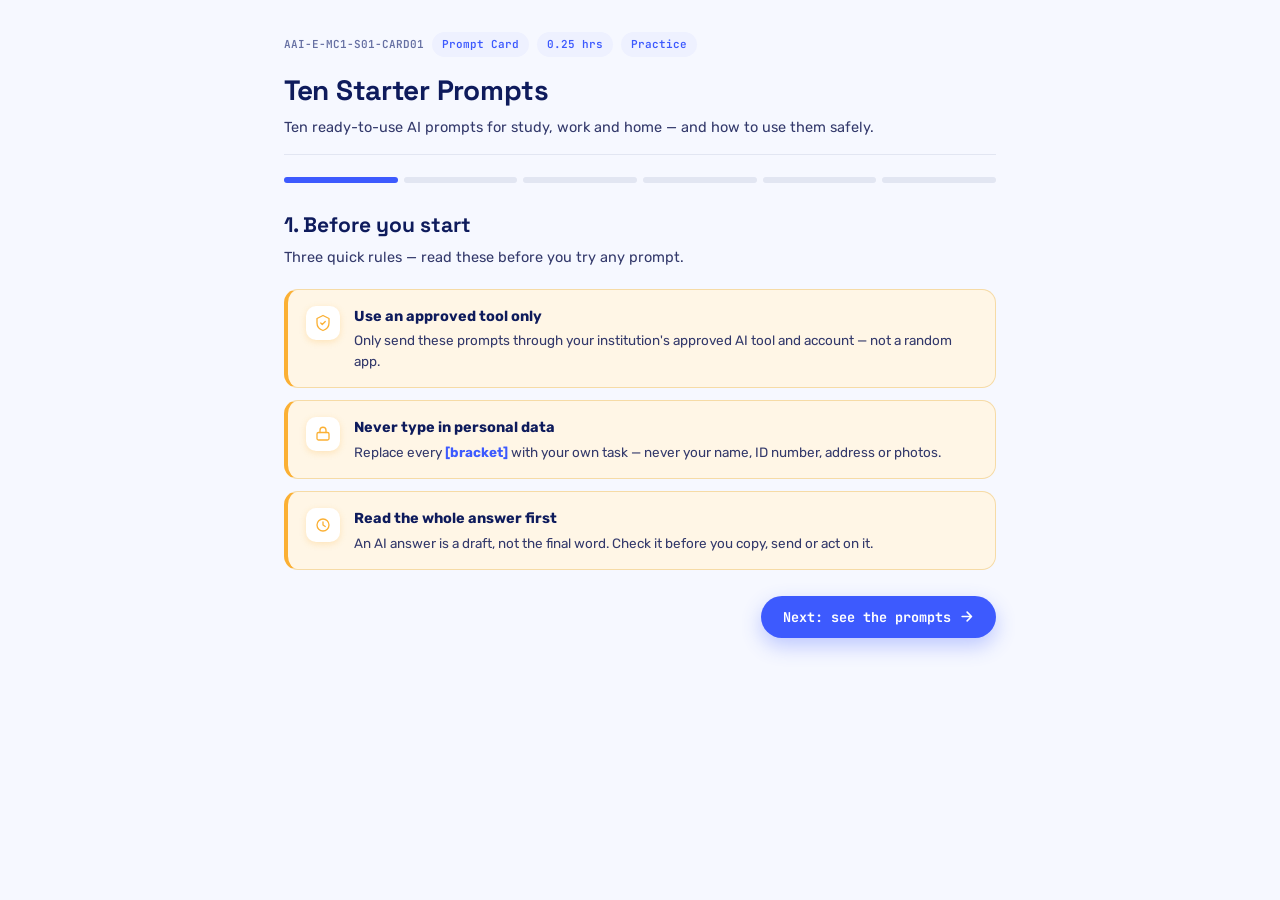
==== slides.html @ 02ee980c "Add print-ready prompt card and slide-deck versions - card.html: single-page A4/A5 printable referen" ====
<!DOCTYPE html>
<html lang="en">
<head>
<meta charset="UTF-8">
<meta name="viewport" content="width=device-width, initial-scale=1.0">
<title>Ten Starter Prompts — Slides</title>
<link rel="preconnect" href="https://fonts.googleapis.com">
<link rel="preconnect" href="https://fonts.gstatic.com" crossorigin>
<link href="https://fonts.googleapis.com/css2?family=Rubik:wght@400;500;600;700&family=Space+Grotesk:wght@600;700&family=JetBrains+Mono:wght@500;600&display=swap" rel="stylesheet">
<style>
  :root{
    --bg:#F6F8FF;
    --navy:#0E1B5C;
    --royal:#3D5AFE;
    --royal-tint:#EEF1FF;
    --gold:#FBB034;
    --gold-tint:#FFF6E6;
    --green:#1E9E6B;
    --green-tint:#EAFAF2;
    --red:#D6473C;
    --border:#E2E6F2;
    --card:#FFFFFF;
    --text-2:#33396B;
    --text-3:#6670A3;
  }
  *{box-sizing:border-box;}
  html,body{margin:0;padding:0;}
  body{
    background:var(--bg);
    font-family:'Rubik', sans-serif;
    color:var(--navy);
    line-height:1.5;
  }
  .deck{
    max-width:760px;
    margin:0 auto;
    padding:32px 24px 60px;
  }

  /* header, shared across slides */
  .deck-header{
    padding-bottom:16px;
    margin-bottom:22px;
    border-bottom:1px solid var(--border);
  }
  .eyebrow{
    display:flex;
    flex-wrap:wrap;
    gap:8px;
    margin-bottom:12px;
  }
  .eyebrow span{
    font-family:'JetBrains Mono', monospace;
    font-size:11px;
    font-weight:600;
    color:var(--royal);
    background:var(--royal-tint);
    border-radius:999px;
    padding:4px 10px;
  }
  .eyebrow span.code{background:none;padding:4px 0;color:var(--text-3);}
  h1{
    font-family:'Space Grotesk', sans-serif;
    font-size:28px;
    font-weight:700;
    margin:0 0 6px;
    letter-spacing:-0.01em;
  }
  .deck-sub{
    margin:0;
    font-size:14.5px;
    color:var(--text-2);
  }

  /* progress dots */
  .dots{
    display:flex;
    gap:6px;
    margin:18px 0 26px;
  }
  .dots span{
    height:6px;
    flex:1;
    border-radius:999px;
    background:var(--border);
    transition:background .25s ease;
  }
  .dots span.done, .dots span.active{background:var(--royal);}

  /* nav */
  .back-btn{
    display:none;
    align-items:center;
    gap:6px;
    background:var(--card);
    border:1px solid var(--border);
    border-radius:999px;
    padding:9px 16px;
    font-family:'JetBrains Mono', monospace;
    font-size:12.5px;
    font-weight:600;
    color:var(--navy);
    cursor:pointer;
    margin-bottom:20px;
  }
  .back-btn:hover{border-color:var(--royal);color:var(--royal);}
  .slide.show .back-btn{display:inline-flex;}

  .nav-row{
    display:flex;
    justify-content:flex-end;
    margin-top:26px;
  }
  .next-btn{
    display:inline-flex;
    align-items:center;
    gap:8px;
    background:var(--royal);
    color:#fff;
    border:none;
    border-radius:999px;
    padding:12px 22px;
    font-family:'JetBrains Mono', monospace;
    font-size:13.5px;
    font-weight:700;
    cursor:pointer;
    box-shadow:0 8px 20px rgba(61,90,254,0.3);
    transition:transform .15s ease, box-shadow .15s ease;
  }
  .next-btn:hover{transform:translateY(-2px);box-shadow:0 10px 24px rgba(61,90,254,0.4);}

  /* slides */
  .slide{display:none;}
  .slide.show{display:block;animation:fadeUp .35s ease;}
  @keyframes fadeUp{from{opacity:0;transform:translateY(8px);}to{opacity:1;transform:none;}}
  .slide h2{
    font-family:'Space Grotesk', sans-serif;
    font-size:21px;
    margin:0 0 6px;
  }
  .slide .lead{
    margin:0 0 20px;
    font-size:14.5px;
    color:var(--text-2);
  }

  /* caution cards */
  .caution-grid{display:flex;flex-direction:column;gap:12px;}
  .caution{
    display:flex;
    gap:14px;
    align-items:flex-start;
    background:var(--gold-tint);
    border:1.5px solid #F6DBA6;
    border-left:4px solid var(--gold);
    border-radius:14px;
    padding:16px 18px;
  }
  .caution .icon-wrap{
    width:34px;height:34px;
    border-radius:10px;
    background:#fff;
    display:flex;align-items:center;justify-content:center;
    flex-shrink:0;
    color:var(--gold);
    box-shadow:0 2px 6px rgba(251,176,52,0.25);
  }
  .caution .icon-wrap svg{width:18px;height:18px;}
  .caution strong{display:block;font-size:14.5px;margin-bottom:3px;color:var(--navy);}
  .caution p{margin:0;font-size:13.5px;color:var(--text-2);}

  /* category row label */
  .cat-label{
    display:inline-flex;
    align-items:center;
    gap:8px;
    background:var(--royal-tint);
    color:var(--royal);
    border-radius:999px;
    padding:6px 14px;
    font-family:'JetBrains Mono', monospace;
    font-size:12px;
    font-weight:700;
    margin-bottom:16px;
  }
  .cat-label svg{width:15px;height:15px;}

  /* prompt boxes */
  .prompt-grid{display:flex;flex-direction:column;gap:12px;}
  .prompt-box{
    background:var(--card);
    border:1.5px solid var(--border);
    border-radius:14px;
    padding:16px 18px;
    display:flex;
    gap:14px;
  }
  .prompt-box .num{
    font-family:'JetBrains Mono', monospace;
    font-weight:700;
    font-size:13px;
    color:var(--royal);
    background:var(--royal-tint);
    width:28px;height:28px;
    border-radius:8px;
    display:flex;align-items:center;justify-content:center;
    flex-shrink:0;
  }
  .prompt-box .tag{
    display:inline-block;
    font-family:'JetBrains Mono', monospace;
    font-size:10.5px;
    color:var(--royal);
    background:var(--royal-tint);
    border-radius:5px;
    padding:2px 7px;
    margin-bottom:6px;
  }
  .prompt-box p{margin:0;font-size:14px;color:var(--navy);}
  .prompt-box b{color:var(--royal);font-weight:600;}

  /* example comparison */
  .compare{display:flex;flex-direction:column;gap:12px;margin-bottom:18px;}
  .compare-box{
    border-radius:14px;
    padding:16px 18px;
    border:1.5px solid var(--border);
  }
  .compare-box.tmpl{background:#F9FAFD;}
  .compare-box.filled{background:var(--royal-tint);border-color:#C7D2FF;}
  .compare-box .tag-row{
    display:flex;align-items:center;gap:7px;
    font-family:'JetBrains Mono', monospace;
    font-size:11px;font-weight:700;letter-spacing:.04em;
    margin-bottom:8px;
    color:var(--text-3);
  }
  .compare-box.filled .tag-row{color:var(--royal);}
  .compare-box .tag-row svg{width:14px;height:14px;}
  .compare-box p{margin:0;font-size:14px;color:var(--navy);}
  .compare-box b{color:var(--royal);font-weight:600;}

  .answer-sample{
    background:var(--card);
    border:1.5px solid var(--border);
    border-radius:14px;
    padding:16px 18px;
    margin-bottom:14px;
  }
  .answer-sample .tag-row{
    display:flex;align-items:center;gap:7px;
    font-family:'JetBrains Mono', monospace;
    font-size:11px;font-weight:700;letter-spacing:.04em;
    color:var(--text-3);
    margin-bottom:8px;
  }
  .answer-sample p{margin:0 0 6px;font-size:13.5px;color:var(--text-2);}
  .answer-sample p:last-child{margin-bottom:0;}

  .note-box{
    display:flex;gap:10px;align-items:flex-start;
    background:var(--gold-tint);
    border-left:3px solid var(--gold);
    border-radius:10px;
    padding:12px 14px;
    font-size:13px;
    color:var(--text-2);
  }
  .note-box svg{width:16px;height:16px;color:var(--gold);flex-shrink:0;margin-top:1px;}

  /* interactive */
  .try-box{
    background:var(--card);
    border:1.5px solid var(--border);
    border-radius:14px;
    padding:18px;
    margin-bottom:16px;
  }
  .try-box label{
    display:block;
    font-weight:600;
    font-size:13.5px;
    margin-bottom:8px;
    color:var(--navy);
  }
  .try-box textarea, .try-box input[type="text"]{
    width:100%;
    border:1.5px solid var(--border);
    border-radius:10px;
    padding:10px 12px;
    font-family:'Rubik', sans-serif;
    font-size:13.5px;
    color:var(--navy);
    resize:vertical;
    margin-bottom:14px;
  }
  .try-box textarea:focus, .try-box input:focus{outline:2px solid var(--royal);outline-offset:1px;border-color:transparent;}
  .toggle-row{display:flex;gap:10px;}
  .toggle-btn{
    flex:1;
    text-align:center;
    padding:11px;
    border-radius:10px;
    border:1.5px solid var(--border);
    background:#fff;
    font-weight:700;
    font-size:13.5px;
    color:var(--navy);
    cursor:pointer;
    transition:all .15s ease;
  }
  .toggle-btn.selected{
    background:var(--royal);
    border-color:var(--royal);
    color:#fff;
  }

  /* recap */
  .recap-list{display:flex;flex-direction:column;gap:12px;margin-bottom:22px;}
  .recap-item{display:flex;gap:12px;align-items:flex-start;}
  .recap-item .n{
    width:26px;height:26px;border-radius:999px;
    background:var(--royal);color:#fff;
    font-family:'JetBrains Mono', monospace;
    font-size:12.5px;font-weight:700;
    display:flex;align-items:center;justify-content:center;
    flex-shrink:0;
  }
  .recap-item p{margin:0;font-size:14px;color:var(--text-2);}
  .restart-btn{
    display:inline-flex;align-items:center;gap:8px;
    background:#fff;
    border:1.5px solid var(--border);
    border-radius:999px;
    padding:11px 20px;
    font-family:'JetBrains Mono', monospace;
    font-size:13px;font-weight:700;
    color:var(--navy);
    cursor:pointer;
  }
  .restart-btn:hover{border-color:var(--royal);color:var(--royal);}

  @media (max-width:600px){
    .deck{padding:22px 16px 48px;}
    h1{font-size:23px;}
    .prompt-box{flex-direction:column;}
  }
</style>
</head>
<body>
<div class="deck">

  <div class="deck-header">
    <div class="eyebrow">
      <span class="code">AAI-E-MC1-S01-CARD01</span>
      <span>Prompt Card</span>
      <span>0.25 hrs</span>
      <span>Practice</span>
    </div>
    <h1>Ten Starter Prompts</h1>
    <p class="deck-sub">Ten ready-to-use AI prompts for study, work and home — and how to use them safely.</p>
  </div>

  <div class="dots" id="dots"></div>

  <!-- SLIDE 1: CAUTIONS -->
  <section class="slide" data-slide>
    <button class="back-btn" type="button" onclick="goTo(current-1)">
      <svg width="14" height="14" viewBox="0 0 24 24" fill="none" stroke="currentColor" stroke-width="2" stroke-linecap="round" stroke-linejoin="round"><path d="M19 12H5M12 19l-7-7 7-7"/></svg>
      Back
    </button>
    <h2>1. Before you start</h2>
    <p class="lead">Three quick rules — read these before you try any prompt.</p>

    <div class="caution-grid">
      <div class="caution">
        <div class="icon-wrap">
          <svg viewBox="0 0 24 24" fill="none" stroke="currentColor" stroke-width="1.75" stroke-linecap="round" stroke-linejoin="round"><path d="M12 2l8 4v6c0 5-3.5 8.5-8 10-4.5-1.5-8-5-8-10V6l8-4z"/><path d="M9 12l2 2 4-4"/></svg>
        </div>
        <div>
          <strong>Use an approved tool only</strong>
          <p>Only send these prompts through your institution's approved AI tool and account — not a random app.</p>
        </div>
      </div>
      <div class="caution">
        <div class="icon-wrap">
          <svg viewBox="0 0 24 24" fill="none" stroke="currentColor" stroke-width="1.75" stroke-linecap="round" stroke-linejoin="round"><rect x="4" y="10" width="16" height="10" rx="2"/><path d="M8 10V7a4 4 0 0 1 8 0v3"/></svg>
        </div>
        <div>
          <strong>Never type in personal data</strong>
          <p>Replace every <b style="color:var(--royal)">[bracket]</b> with your own task — never your name, ID number, address or photos.</p>
        </div>
      </div>
      <div class="caution">
        <div class="icon-wrap">
          <svg viewBox="0 0 24 24" fill="none" stroke="currentColor" stroke-width="1.75" stroke-linecap="round" stroke-linejoin="round"><circle cx="12" cy="12" r="8"/><path d="M12 8v4l3 2"/></svg>
        </div>
        <div>
          <strong>Read the whole answer first</strong>
          <p>An AI answer is a draft, not the final word. Check it before you copy, send or act on it.</p>
        </div>
      </div>
    </div>

    <div class="nav-row">
      <button class="next-btn" type="button" onclick="goTo(current+1)">
        Next: see the prompts
        <svg width="15" height="15" viewBox="0 0 24 24" fill="none" stroke="currentColor" stroke-width="2.5" stroke-linecap="round" stroke-linejoin="round"><path d="M5 12h14M13 5l7 7-7 7"/></svg>
      </button>
    </div>
  </section>

  <!-- SLIDE 2: STUDY -->
  <section class="slide" data-slide>
    <button class="back-btn" type="button" onclick="goTo(current-1)">
      <svg width="14" height="14" viewBox="0 0 24 24" fill="none" stroke="currentColor" stroke-width="2" stroke-linecap="round" stroke-linejoin="round"><path d="M19 12H5M12 19l-7-7 7-7"/></svg>
      Back
    </button>
    <h2>2. Study — pick a prompt</h2>
    <p class="lead">Use these before class, for revision, or to plan an assignment.</p>

    <div class="cat-label">
      <svg viewBox="0 0 24 24" fill="none" stroke="currentColor" stroke-width="1.75" stroke-linecap="round" stroke-linejoin="round"><path d="M4 19.5A2.5 2.5 0 0 1 6.5 17H20"/><path d="M6.5 2H20v20H6.5A2.5 2.5 0 0 1 4 19.5v-15A2.5 2.5 0 0 1 6.5 2z"/></svg>
      STUDY · 01–03
    </div>

    <div class="prompt-grid">
      <div class="prompt-box">
        <div class="num">1</div>
        <div>
          <span class="tag">Higher ed</span>
          <p>Explain <b>[topic name]</b> in simple terms, as if to a first-year student, using one everyday example. Keep it to 150 words.</p>
        </div>
      </div>
      <div class="prompt-box">
        <div class="num">2</div>
        <div>
          <span class="tag">ITI</span>
          <p>Turn these notes into 5 short revision points I can read before a test: <b>[paste your notes here]</b>.</p>
        </div>
      </div>
      <div class="prompt-box">
        <div class="num">3</div>
        <div>
          <span class="tag">ITI</span> <span class="tag">Higher ed</span>
          <p>I have an assignment due on <b>[date]</b> about <b>[topic]</b>. Suggest a simple structure with headings, and one question to answer under each heading.</p>
        </div>
      </div>
    </div>

    <div class="nav-row">
      <button class="next-btn" type="button" onclick="goTo(current+1)">
        Next: Work prompts
        <svg width="15" height="15" viewBox="0 0 24 24" fill="none" stroke="currentColor" stroke-width="2.5" stroke-linecap="round" stroke-linejoin="round"><path d="M5 12h14M13 5l7 7-7 7"/></svg>
      </button>
    </div>
  </section>

  <!-- SLIDE 3: WORK -->
  <section class="slide" data-slide>
    <button class="back-btn" type="button" onclick="goTo(current-1)">
      <svg width="14" height="14" viewBox="0 0 24 24" fill="none" stroke="currentColor" stroke-width="2" stroke-linecap="round" stroke-linejoin="round"><path d="M19 12H5M12 19l-7-7 7-7"/></svg>
      Back
    </button>
    <h2>3. Work — pick a prompt</h2>
    <p class="lead">Use these for reminders, notes, emails and project planning.</p>

    <div class="cat-label">
      <svg viewBox="0 0 24 24" fill="none" stroke="currentColor" stroke-width="1.75" stroke-linecap="round" stroke-linejoin="round"><rect x="3" y="7" width="18" height="13" rx="2"/><path d="M8 7V5a2 2 0 0 1 2-2h4a2 2 0 0 1 2 2v2"/></svg>
      WORK · 04–07
    </div>

    <div class="prompt-grid">
      <div class="prompt-box">
        <div class="num">4</div>
        <div>
          <span class="tag">ITI</span>
          <p>Write a short reminder for my batch about <b>[practical session, e.g. tool return]</b>. No more than 3 lines, in plain language.</p>
        </div>
      </div>
      <div class="prompt-box">
        <div class="num">5</div>
        <div>
          <span class="tag">ITI</span>
          <p>Here is my workshop inventory list. Point out anything that looks missing or unclear, and suggest a simple format to record it: <b>[paste your list]</b>.</p>
        </div>
      </div>
      <div class="prompt-box">
        <div class="num">6</div>
        <div>
          <span class="tag">Higher ed</span>
          <p>Draft a polite email to my <b>[facilitator / faculty title]</b> asking for <b>[a short extension / a clarification]</b> on <b>[assignment name]</b>. Keep it under 80 words.</p>
        </div>
      </div>
      <div class="prompt-box">
        <div class="num">7</div>
        <div>
          <span class="tag">Higher ed</span>
          <p>Make a checklist for my project on <b>[project topic]</b>, from first draft to submission on <b>[date]</b>. No more than 8 items.</p>
        </div>
      </div>
    </div>

    <div class="nav-row">
      <button class="next-btn" type="button" onclick="goTo(current+1)">
        Next: Home prompts
        <svg width="15" height="15" viewBox="0 0 24 24" fill="none" stroke="currentColor" stroke-width="2.5" stroke-linecap="round" stroke-linejoin="round"><path d="M5 12h14M13 5l7 7-7 7"/></svg>
      </button>
    </div>
  </section>

  <!-- SLIDE 4: HOME -->
  <section class="slide" data-slide>
    <button class="back-btn" type="button" onclick="goTo(current-1)">
      <svg width="14" height="14" viewBox="0 0 24 24" fill="none" stroke="currentColor" stroke-width="2" stroke-linecap="round" stroke-linejoin="round"><path d="M19 12H5M12 19l-7-7 7-7"/></svg>
      Back
    </button>
    <h2>4. Home — pick a prompt</h2>
    <p class="lead">Use these for practice plans, small events, or a quick summary.</p>

    <div class="cat-label">
      <svg viewBox="0 0 24 24" fill="none" stroke="currentColor" stroke-width="1.75" stroke-linecap="round" stroke-linejoin="round"><path d="M3 11l9-7 9 7"/><path d="M5 10v9a1 1 0 0 0 1 1h4v-6h4v6h4a1 1 0 0 0 1-1v-9"/></svg>
      HOME · 08–10
    </div>

    <div class="prompt-grid">
      <div class="prompt-box">
        <div class="num">8</div>
        <div>
          <span class="tag">ITI</span> <span class="tag">Higher ed</span>
          <p>Suggest a simple one-week plan to practise <b>[subject or skill]</b>, with one rest day and no more than one hour a day.</p>
        </div>
      </div>
      <div class="prompt-box">
        <div class="num">9</div>
        <div>
          <span class="tag">ITI</span> <span class="tag">Higher ed</span>
          <p>Turn these notes into a short checklist for <b>[event, e.g. a study group meet-up]</b>: <b>[paste your notes]</b>.</p>
        </div>
      </div>
      <div class="prompt-box">
        <div class="num">10</div>
        <div>
          <span class="tag">ITI</span> <span class="tag">Higher ed</span>
          <p>Summarise this in 3 plain-English bullet points: <b>[paste any short text]</b>.</p>
        </div>
      </div>
    </div>

    <div class="nav-row">
      <button class="next-btn" type="button" onclick="goTo(current+1)">
        Next: see an example
        <svg width="15" height="15" viewBox="0 0 24 24" fill="none" stroke="currentColor" stroke-width="2.5" stroke-linecap="round" stroke-linejoin="round"><path d="M5 12h14M13 5l7 7-7 7"/></svg>
      </button>
    </div>
  </section>

  <!-- SLIDE 5: EXAMPLE -->
  <section class="slide" data-slide>
    <button class="back-btn" type="button" onclick="goTo(current-1)">
      <svg width="14" height="14" viewBox="0 0 24 24" fill="none" stroke="currentColor" stroke-width="2" stroke-linecap="round" stroke-linejoin="round"><path d="M19 12H5M12 19l-7-7 7-7"/></svg>
      Back
    </button>
    <h2>5. See it filled in</h2>
    <p class="lead">Same prompt, before and after the brackets are replaced.</p>

    <div class="compare">
      <div class="compare-box tmpl">
        <div class="tag-row">
          <svg viewBox="0 0 24 24" fill="none" stroke="currentColor" stroke-width="2"><rect x="4" y="4" width="16" height="16" rx="2"/></svg>
          TEMPLATE (PROMPT 1)
        </div>
        <p>Explain <b>[topic name]</b> in simple terms, as if to a first-year student, using one everyday example. Keep it to 150 words.</p>
      </div>
      <div class="compare-box filled">
        <div class="tag-row">
          <svg viewBox="0 0 24 24" fill="none" stroke="currentColor" stroke-width="2.5" stroke-linecap="round" stroke-linejoin="round"><path d="M20 6L9 17l-5-5"/></svg>
          FILLED IN
        </div>
        <p>Explain <b>photosynthesis</b> in simple terms, as if to a first-year student, using one everyday example. Keep it to 150 words.</p>
      </div>
    </div>

    <div class="answer-sample">
      <div class="tag-row">A POSSIBLE AI ANSWER</div>
      <p>"Photosynthesis is how plants make their own food. Think of a plant as a tiny kitchen: sunlight is the stove, water and carbon dioxide are the ingredients, and the plant's leaves cook them into sugar it can use for energy — giving off oxygen as a bonus."</p>
    </div>

    <div class="note-box">
      <svg viewBox="0 0 24 24" fill="none" stroke="currentColor" stroke-width="2" stroke-linecap="round" stroke-linejoin="round"><path d="M12 9v4M12 17h.01M10.29 3.86L1.82 18a2 2 0 0 0 1.71 3h16.94a2 2 0 0 0 1.71-3L13.71 3.86a2 2 0 0 0-3.42 0z"/></svg>
      <span>This is only an example answer — always read your own AI's response fully and check any fact before you use it.</span>
    </div>

    <div class="nav-row">
      <button class="next-btn" type="button" onclick="goTo(current+1)">
        Next: try it yourself
        <svg width="15" height="15" viewBox="0 0 24 24" fill="none" stroke="currentColor" stroke-width="2.5" stroke-linecap="round" stroke-linejoin="round"><path d="M5 12h14M13 5l7 7-7 7"/></svg>
      </button>
    </div>
  </section>

  <!-- SLIDE 6: TRY IT + RECAP -->
  <section class="slide" data-slide>
    <button class="back-btn" type="button" onclick="goTo(current-1)">
      <svg width="14" height="14" viewBox="0 0 24 24" fill="none" stroke="currentColor" stroke-width="2" stroke-linecap="round" stroke-linejoin="round"><path d="M19 12H5M12 19l-7-7 7-7"/></svg>
      Back
    </button>
    <h2>6. Try it yourself</h2>
    <p class="lead">Pick any prompt from Study, Work or Home — then bring it here.</p>

    <div class="try-box">
      <label>Which prompt did you pick? (e.g. "Study #2")</label>
      <input type="text" placeholder="Type the prompt number or name">

      <label>Your filled-in prompt</label>
      <textarea rows="2" placeholder="Replace the [bracket] and paste your version here"></textarea>

      <label>What the AI answered</label>
      <textarea rows="3" placeholder="Open your approved AI tool, run your prompt, and paste the answer here"></textarea>

      <label>Did you read the whole answer before trusting it?</label>
      <div class="toggle-row">
        <div class="toggle-btn" onclick="selectToggle(this)">Yes</div>
        <div class="toggle-btn" onclick="selectToggle(this)">No, not yet</div>
      </div>
    </div>

    <h2 style="margin-top:8px;">Quick recap</h2>
    <div class="recap-list">
      <div class="recap-item"><div class="n">1</div><p>Only use an approved AI tool and account.</p></div>
      <div class="recap-item"><div class="n">2</div><p>Replace every [bracket] with your task — never personal data.</p></div>
      <div class="recap-item"><div class="n">3</div><p>Read the whole answer, and check facts, before you use it.</p></div>
    </div>

    <div class="nav-row" style="justify-content:flex-start;">
      <button class="restart-btn" type="button" onclick="goTo(0)">
        <svg width="14" height="14" viewBox="0 0 24 24" fill="none" stroke="currentColor" stroke-width="2" stroke-linecap="round" stroke-linejoin="round"><path d="M1 4v6h6M23 20v-6h-6"/><path d="M20.49 9A9 9 0 0 0 5.64 5.64L1 10m22 4l-4.64 4.36A9 9 0 0 1 3.51 15"/></svg>
        Start over
      </button>
    </div>
  </section>

</div>

<script>
  var slides = document.querySelectorAll('[data-slide]');
  var dotsWrap = document.getElementById('dots');
  var current = 0;

  slides.forEach(function(){
    var dot = document.createElement('span');
    dotsWrap.appendChild(dot);
  });

  function goTo(i){
    if(i < 0 || i >= slides.length) return;
    slides[current].classList.remove('show');
    current = i;
    slides[current].classList.add('show');
    var dots = dotsWrap.children;
    for(var d = 0; d < dots.length; d++){
      dots[d].classList.remove('active','done');
      if(d < current) dots[d].classList.add('done');
      if(d === current) dots[d].classList.add('active');
    }
    var backBtn = slides[current].querySelector('.back-btn');
    if(backBtn) backBtn.style.display = current === 0 ? 'none' : 'inline-flex';
    window.scrollTo({top:0, behavior:'smooth'});
  }

  function selectToggle(el){
    var siblings = el.parentElement.querySelectorAll('.toggle-btn');
    siblings.forEach(function(s){ s.classList.remove('selected'); });
    el.classList.add('selected');
  }

  goTo(0);
</script>
</body>
</html>
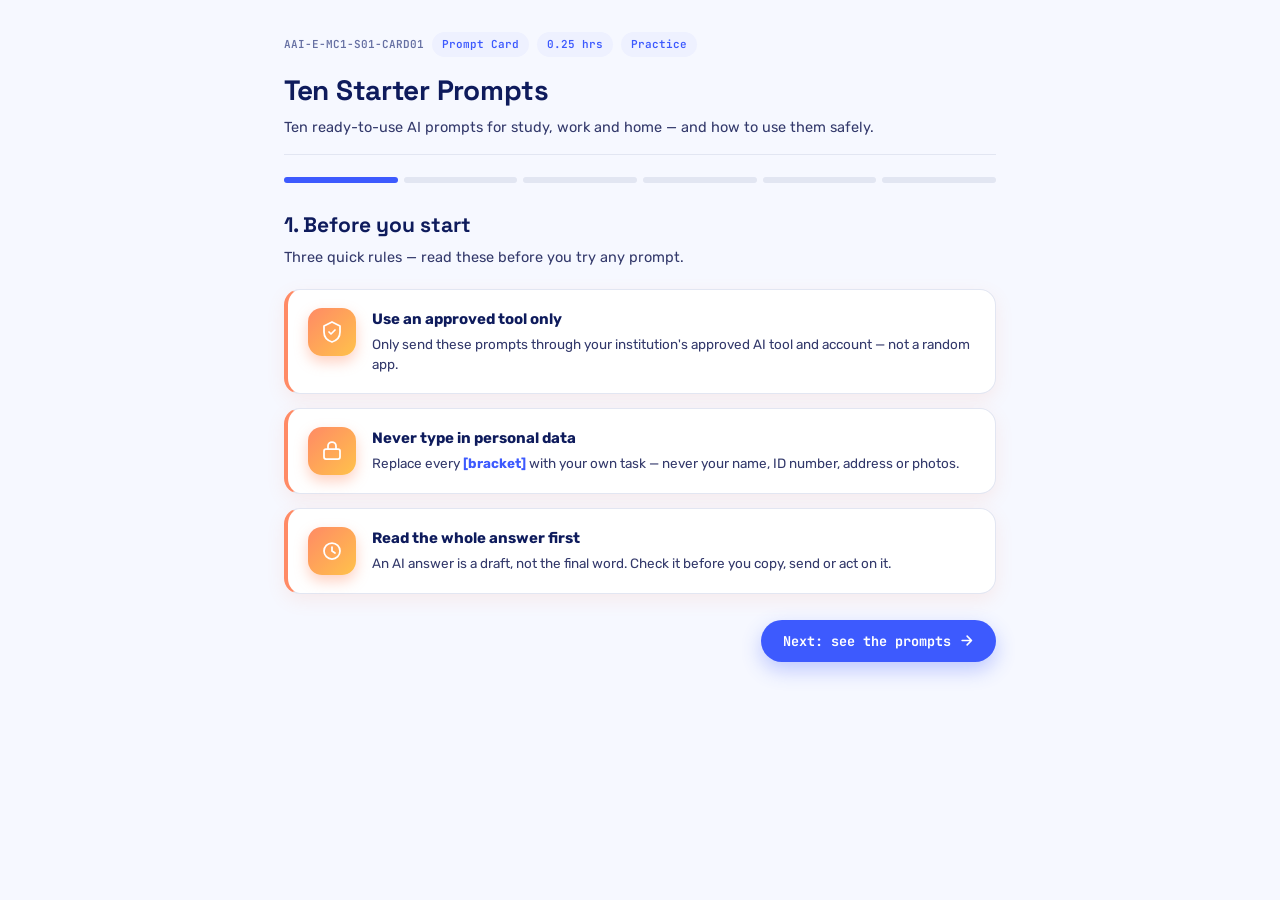
==== commit a096ff4e: "Restyle caution boxes in slide deck Replace the flat cream fill with white cards, a coral-to-amber g" ====
--- a/slides.html
+++ b/slides.html
@@ -145,28 +145,31 @@
   }
 
   /* caution cards */
-  .caution-grid{display:flex;flex-direction:column;gap:12px;}
+  .caution-grid{display:flex;flex-direction:column;gap:14px;}
   .caution{
     display:flex;
-    gap:14px;
+    gap:16px;
     align-items:flex-start;
-    background:var(--gold-tint);
-    border:1.5px solid #F6DBA6;
-    border-left:4px solid var(--gold);
+    background:var(--card);
+    border:1.5px solid var(--border);
+    border-left:4px solid #FF8A65;
+    border-radius:16px;
+    padding:18px 20px;
+    box-shadow:0 6px 18px rgba(255,138,101,0.12);
+    transition:transform .2s ease, box-shadow .2s ease;
+  }
+  .caution:hover{transform:translateY(-2px);box-shadow:0 10px 24px rgba(255,138,101,0.18);}
+  .caution .icon-wrap{
+    width:48px;height:48px;
     border-radius:14px;
-    padding:16px 18px;
-  }
-  .caution .icon-wrap{
-    width:34px;height:34px;
-    border-radius:10px;
-    background:#fff;
+    background:linear-gradient(135deg,#FF8A65,#FFC24B);
     display:flex;align-items:center;justify-content:center;
     flex-shrink:0;
-    color:var(--gold);
-    box-shadow:0 2px 6px rgba(251,176,52,0.25);
-  }
-  .caution .icon-wrap svg{width:18px;height:18px;}
-  .caution strong{display:block;font-size:14.5px;margin-bottom:3px;color:var(--navy);}
+    color:#fff;
+    box-shadow:0 6px 14px rgba(255,138,101,0.4);
+  }
+  .caution .icon-wrap svg{width:24px;height:24px;}
+  .caution strong{display:block;font-size:15px;margin-bottom:4px;color:var(--navy);}
   .caution p{margin:0;font-size:13.5px;color:var(--text-2);}
 
   /* category row label */
@@ -258,15 +261,26 @@
   .answer-sample p:last-child{margin-bottom:0;}
 
   .note-box{
-    display:flex;gap:10px;align-items:flex-start;
-    background:var(--gold-tint);
-    border-left:3px solid var(--gold);
-    border-radius:10px;
-    padding:12px 14px;
+    display:flex;gap:12px;align-items:flex-start;
+    background:var(--card);
+    border:1.5px solid var(--border);
+    border-left:4px solid #FF8A65;
+    border-radius:12px;
+    padding:14px 16px;
     font-size:13px;
     color:var(--text-2);
-  }
-  .note-box svg{width:16px;height:16px;color:var(--gold);flex-shrink:0;margin-top:1px;}
+    box-shadow:0 4px 12px rgba(255,138,101,0.1);
+  }
+  .note-box .icon-wrap{
+    width:28px;height:28px;
+    border-radius:9px;
+    background:linear-gradient(135deg,#FF8A65,#FFC24B);
+    display:flex;align-items:center;justify-content:center;
+    flex-shrink:0;
+    color:#fff;
+    box-shadow:0 3px 8px rgba(255,138,101,0.35);
+  }
+  .note-box svg{width:15px;height:15px;flex-shrink:0;}
 
   /* interactive */
   .try-box{
@@ -587,8 +601,10 @@
     </div>
 
     <div class="note-box">
-      <svg viewBox="0 0 24 24" fill="none" stroke="currentColor" stroke-width="2" stroke-linecap="round" stroke-linejoin="round"><path d="M12 9v4M12 17h.01M10.29 3.86L1.82 18a2 2 0 0 0 1.71 3h16.94a2 2 0 0 0 1.71-3L13.71 3.86a2 2 0 0 0-3.42 0z"/></svg>
-      <span>This is only an example answer — always read your own AI's response fully and check any fact before you use it.</span>
+      <div class="icon-wrap">
+        <svg viewBox="0 0 24 24" fill="none" stroke="currentColor" stroke-width="2" stroke-linecap="round" stroke-linejoin="round"><path d="M12 9v4M12 17h.01M10.29 3.86L1.82 18a2 2 0 0 0 1.71 3h16.94a2 2 0 0 0 1.71-3L13.71 3.86a2 2 0 0 0-3.42 0z"/></svg>
+      </div>
+      <span style="align-self:center;">This is only an example answer — always read your own AI's response fully and check any fact before you use it.</span>
     </div>
 
     <div class="nav-row">
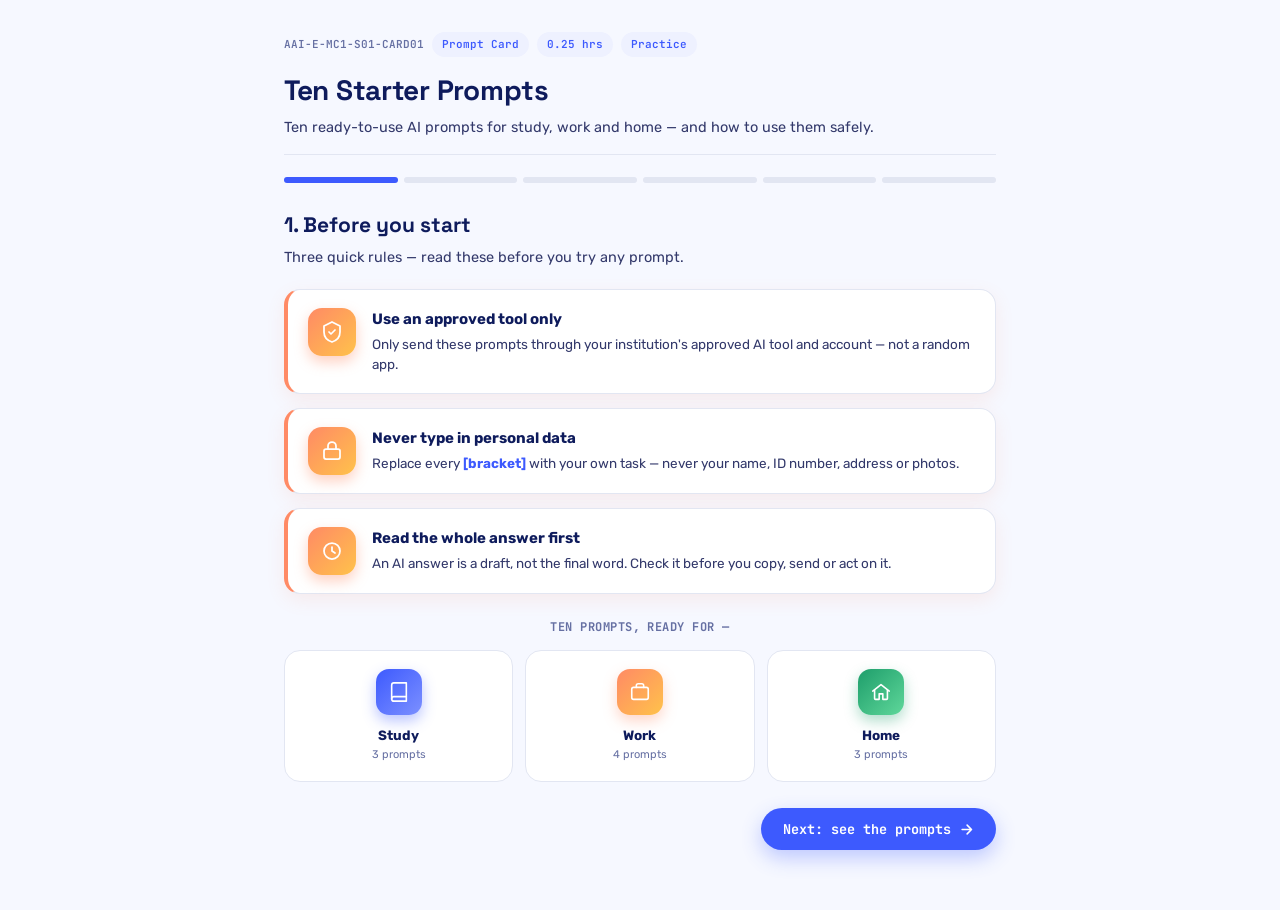
==== commit d74c9a27: "Add colorful category preview chips to slide 1 Show Study/Work/Home as gradient icon chips with prom" ====
--- a/slides.html
+++ b/slides.html
@@ -172,6 +172,42 @@
   .caution strong{display:block;font-size:15px;margin-bottom:4px;color:var(--navy);}
   .caution p{margin:0;font-size:13.5px;color:var(--text-2);}
 
+  /* what's inside preview chips */
+  .preview-row{margin-top:24px;}
+  .preview-row .lead-mini{
+    text-align:center;
+    font-family:'JetBrains Mono', monospace;
+    font-size:12px;
+    font-weight:700;
+    letter-spacing:.04em;
+    color:var(--text-3);
+    text-transform:uppercase;
+    margin-bottom:14px;
+  }
+  .chip-grid{display:grid;grid-template-columns:repeat(3,1fr);gap:12px;}
+  .chip-card{
+    background:#fff;
+    border:1.5px solid var(--border);
+    border-radius:16px;
+    padding:18px 10px;
+    text-align:center;
+    transition:transform .2s ease, box-shadow .2s ease;
+  }
+  .chip-card:hover{transform:translateY(-3px);box-shadow:0 10px 22px rgba(14,27,92,0.1);}
+  .chip-icon{
+    width:46px;height:46px;
+    border-radius:13px;
+    margin:0 auto 10px;
+    display:flex;align-items:center;justify-content:center;
+    color:#fff;
+  }
+  .chip-icon svg{width:22px;height:22px;}
+  .chip-icon.c-study{background:linear-gradient(135deg,#3D5AFE,#7C90FF);box-shadow:0 6px 14px rgba(61,90,254,0.35);}
+  .chip-icon.c-work{background:linear-gradient(135deg,#FF8A65,#FFC24B);box-shadow:0 6px 14px rgba(255,138,101,0.35);}
+  .chip-icon.c-home{background:linear-gradient(135deg,#1E9E6B,#5FD79A);box-shadow:0 6px 14px rgba(30,158,107,0.35);}
+  .chip-card span{display:block;font-weight:700;font-size:13.5px;color:var(--navy);margin-bottom:2px;}
+  .chip-card small{display:block;font-size:11px;color:var(--text-3);}
+
   /* category row label */
   .cat-label{
     display:inline-flex;
@@ -412,6 +448,33 @@
         <div>
           <strong>Read the whole answer first</strong>
           <p>An AI answer is a draft, not the final word. Check it before you copy, send or act on it.</p>
+        </div>
+      </div>
+    </div>
+
+    <div class="preview-row">
+      <p class="lead-mini">Ten prompts, ready for —</p>
+      <div class="chip-grid">
+        <div class="chip-card">
+          <div class="chip-icon c-study">
+            <svg viewBox="0 0 24 24" fill="none" stroke="currentColor" stroke-width="1.75" stroke-linecap="round" stroke-linejoin="round"><path d="M4 19.5A2.5 2.5 0 0 1 6.5 17H20"/><path d="M6.5 2H20v20H6.5A2.5 2.5 0 0 1 4 19.5v-15A2.5 2.5 0 0 1 6.5 2z"/></svg>
+          </div>
+          <span>Study</span>
+          <small>3 prompts</small>
+        </div>
+        <div class="chip-card">
+          <div class="chip-icon c-work">
+            <svg viewBox="0 0 24 24" fill="none" stroke="currentColor" stroke-width="1.75" stroke-linecap="round" stroke-linejoin="round"><rect x="3" y="7" width="18" height="13" rx="2"/><path d="M8 7V5a2 2 0 0 1 2-2h4a2 2 0 0 1 2 2v2"/></svg>
+          </div>
+          <span>Work</span>
+          <small>4 prompts</small>
+        </div>
+        <div class="chip-card">
+          <div class="chip-icon c-home">
+            <svg viewBox="0 0 24 24" fill="none" stroke="currentColor" stroke-width="1.75" stroke-linecap="round" stroke-linejoin="round"><path d="M3 11l9-7 9 7"/><path d="M5 10v9a1 1 0 0 0 1 1h4v-6h4v6h4a1 1 0 0 0 1-1v-9"/></svg>
+          </div>
+          <span>Home</span>
+          <small>3 prompts</small>
         </div>
       </div>
     </div>
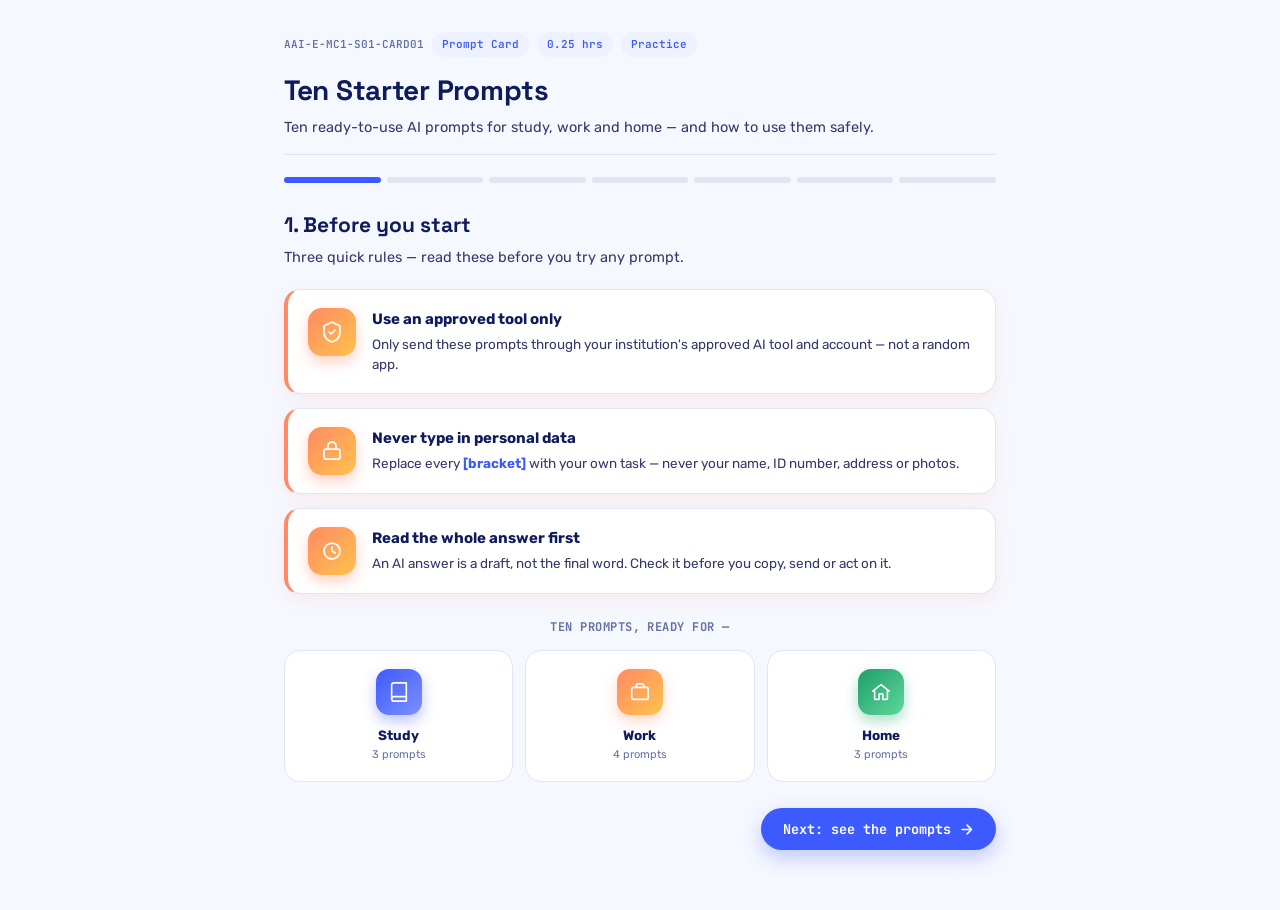
==== commit d9cabc88: "Move quick recap to its own slide with colorful icon cards Split the recap out of the try-it-yoursel" ====
--- a/slides.html
+++ b/slides.html
@@ -366,17 +366,66 @@
   }
 
   /* recap */
-  .recap-list{display:flex;flex-direction:column;gap:12px;margin-bottom:22px;}
-  .recap-item{display:flex;gap:12px;align-items:flex-start;}
-  .recap-item .n{
-    width:26px;height:26px;border-radius:999px;
-    background:var(--royal);color:#fff;
-    font-family:'JetBrains Mono', monospace;
-    font-size:12.5px;font-weight:700;
+  .recap-badge{
+    display:flex;
+    align-items:center;
+    gap:8px;
+    width:fit-content;
+    margin:0 auto 24px;
+    background:#fff;
+    border:1.5px solid var(--border);
+    border-radius:999px;
+    padding:10px 20px;
+    font-family:'Space Grotesk', sans-serif;
+    font-weight:700;
+    font-size:15px;
+    color:var(--navy);
+    box-shadow:0 6px 16px rgba(61,90,254,0.12);
+  }
+  .recap-badge svg{width:20px;height:20px;color:var(--royal);}
+
+  .recap-grid{
+    display:grid;
+    grid-template-columns:1fr 1fr;
+    gap:14px;
+    margin-bottom:26px;
+  }
+  .recap-card{
+    position:relative;
+    border-radius:14px;
+    padding:22px 18px 18px;
+    border:1.5px solid transparent;
+  }
+  .recap-card .badge-num{
+    position:absolute;
+    top:-11px;left:-11px;
+    width:26px;height:26px;
+    border-radius:999px;
     display:flex;align-items:center;justify-content:center;
-    flex-shrink:0;
-  }
-  .recap-item p{margin:0;font-size:14px;color:var(--text-2);}
+    font-family:'JetBrains Mono', monospace;
+    font-weight:700;font-size:12px;
+    color:#fff;
+    box-shadow:0 3px 8px rgba(0,0,0,0.18);
+  }
+  .recap-card .icon-mini{width:22px;height:22px;margin-bottom:10px;display:block;}
+  .recap-card p{margin:0;font-size:13.5px;font-weight:600;color:var(--navy);line-height:1.4;}
+
+  .recap-1{background:#EEF1FF;border-color:#D7DEFF;}
+  .recap-1 .badge-num{background:var(--royal);}
+  .recap-1 .icon-mini{color:var(--royal);}
+
+  .recap-2{background:#F4ECFE;border-color:#E1CFFA;}
+  .recap-2 .badge-num{background:#8B5CF6;}
+  .recap-2 .icon-mini{color:#8B5CF6;}
+
+  .recap-3{background:#EAFAF2;border-color:#CBF0DD;}
+  .recap-3 .badge-num{background:#1E9E6B;}
+  .recap-3 .icon-mini{color:#1E9E6B;}
+
+  @media (max-width:600px){
+    .recap-grid{grid-template-columns:1fr;}
+    .recap-card{grid-column:auto !important;}
+  }
   .restart-btn{
     display:inline-flex;align-items:center;gap:8px;
     background:#fff;
@@ -704,11 +753,44 @@
       </div>
     </div>
 
-    <h2 style="margin-top:8px;">Quick recap</h2>
-    <div class="recap-list">
-      <div class="recap-item"><div class="n">1</div><p>Only use an approved AI tool and account.</p></div>
-      <div class="recap-item"><div class="n">2</div><p>Replace every [bracket] with your task — never personal data.</p></div>
-      <div class="recap-item"><div class="n">3</div><p>Read the whole answer, and check facts, before you use it.</p></div>
+    <div class="nav-row">
+      <button class="next-btn" type="button" onclick="goTo(current+1)">
+        Next: quick recap
+        <svg width="15" height="15" viewBox="0 0 24 24" fill="none" stroke="currentColor" stroke-width="2.5" stroke-linecap="round" stroke-linejoin="round"><path d="M5 12h14M13 5l7 7-7 7"/></svg>
+      </button>
+    </div>
+  </section>
+
+  <!-- SLIDE 7: RECAP -->
+  <section class="slide" data-slide>
+    <button class="back-btn" type="button" onclick="goTo(current-1)">
+      <svg width="14" height="14" viewBox="0 0 24 24" fill="none" stroke="currentColor" stroke-width="2" stroke-linecap="round" stroke-linejoin="round"><path d="M19 12H5M12 19l-7-7 7-7"/></svg>
+      Back
+    </button>
+    <h2>7. Quick recap</h2>
+    <p class="lead">Three things to carry with you.</p>
+
+    <div class="recap-badge">
+      <svg viewBox="0 0 24 24" fill="none" stroke="currentColor" stroke-width="2" stroke-linecap="round" stroke-linejoin="round"><path d="M12 15a4 4 0 1 0 0-8 4 4 0 0 0 0 8z"/><path d="M8.5 13.5L6 21l6-3 6 3-2.5-7.5"/></svg>
+      Quick recap
+    </div>
+
+    <div class="recap-grid">
+      <div class="recap-card recap-1">
+        <div class="badge-num">1</div>
+        <svg class="icon-mini" viewBox="0 0 24 24" fill="none" stroke="currentColor" stroke-width="1.75" stroke-linecap="round" stroke-linejoin="round"><path d="M12 2l8 4v6c0 5-3.5 8.5-8 10-4.5-1.5-8-5-8-10V6l8-4z"/><path d="M9 12l2 2 4-4"/></svg>
+        <p>Only use an approved AI tool and account.</p>
+      </div>
+      <div class="recap-card recap-2">
+        <div class="badge-num">2</div>
+        <svg class="icon-mini" viewBox="0 0 24 24" fill="none" stroke="currentColor" stroke-width="1.75" stroke-linecap="round" stroke-linejoin="round"><rect x="4" y="10" width="16" height="10" rx="2"/><path d="M8 10V7a4 4 0 0 1 8 0v3"/></svg>
+        <p>Replace every [bracket] with your task — never personal data.</p>
+      </div>
+      <div class="recap-card recap-3" style="grid-column:1/-1;">
+        <div class="badge-num">3</div>
+        <svg class="icon-mini" viewBox="0 0 24 24" fill="none" stroke="currentColor" stroke-width="1.75" stroke-linecap="round" stroke-linejoin="round"><path d="M1 12s4-8 11-8 11 8 11 8-4 8-11 8-11-8-11-8z"/><circle cx="12" cy="12" r="3"/></svg>
+        <p>Read the whole answer, and check facts, before you use it.</p>
+      </div>
     </div>
 
     <div class="nav-row" style="justify-content:flex-start;">
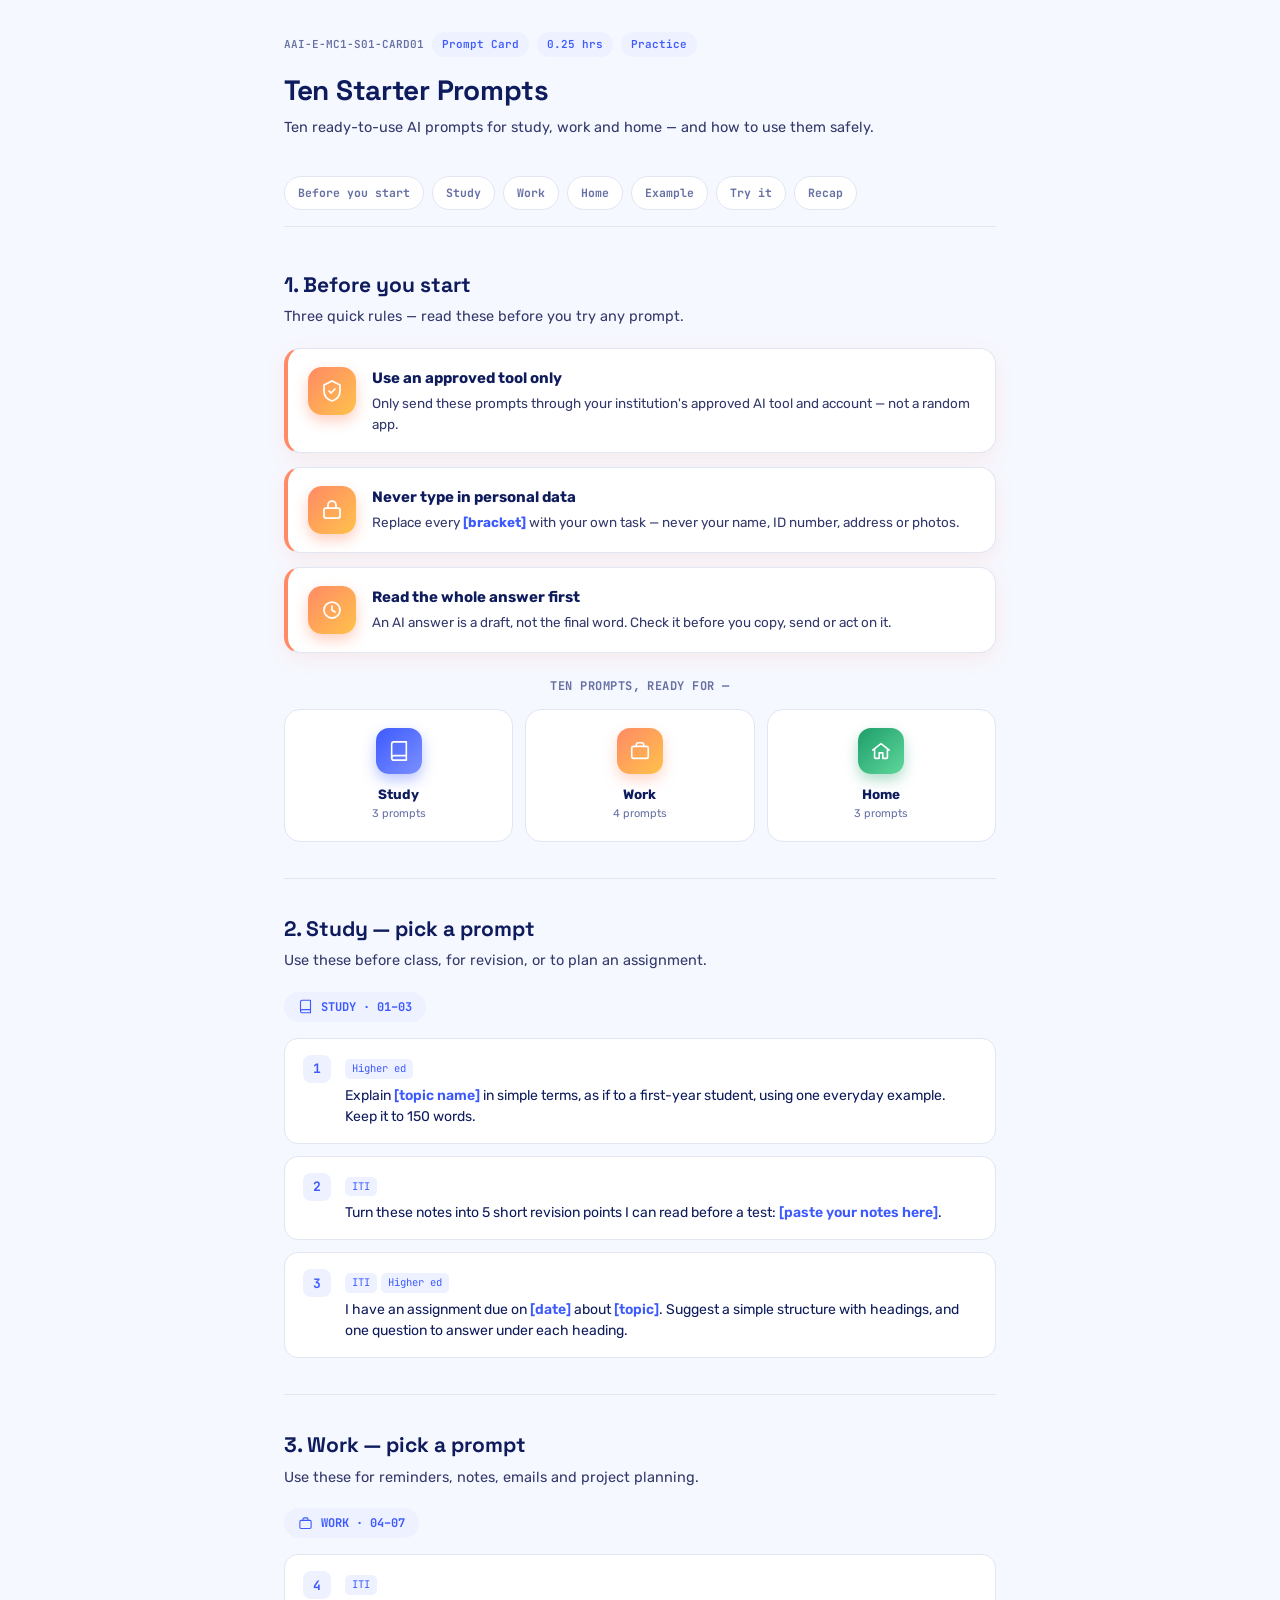
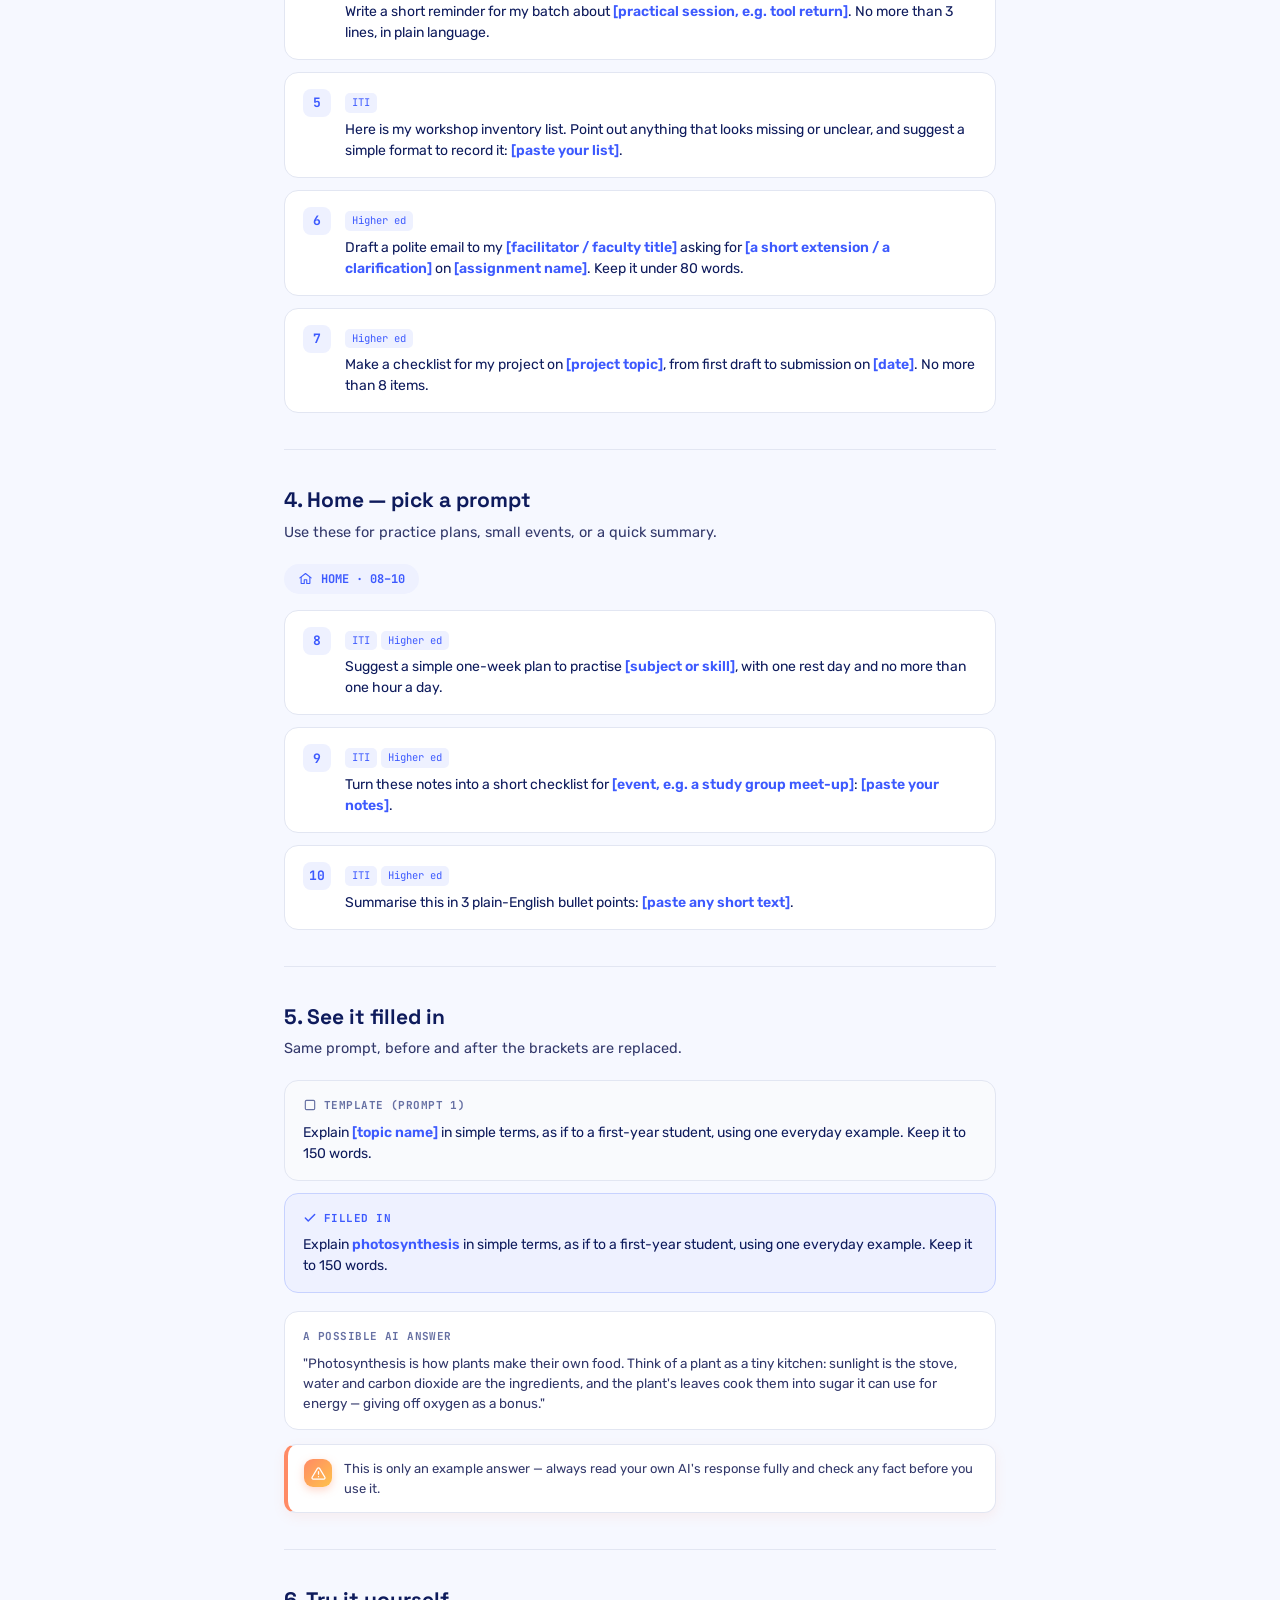
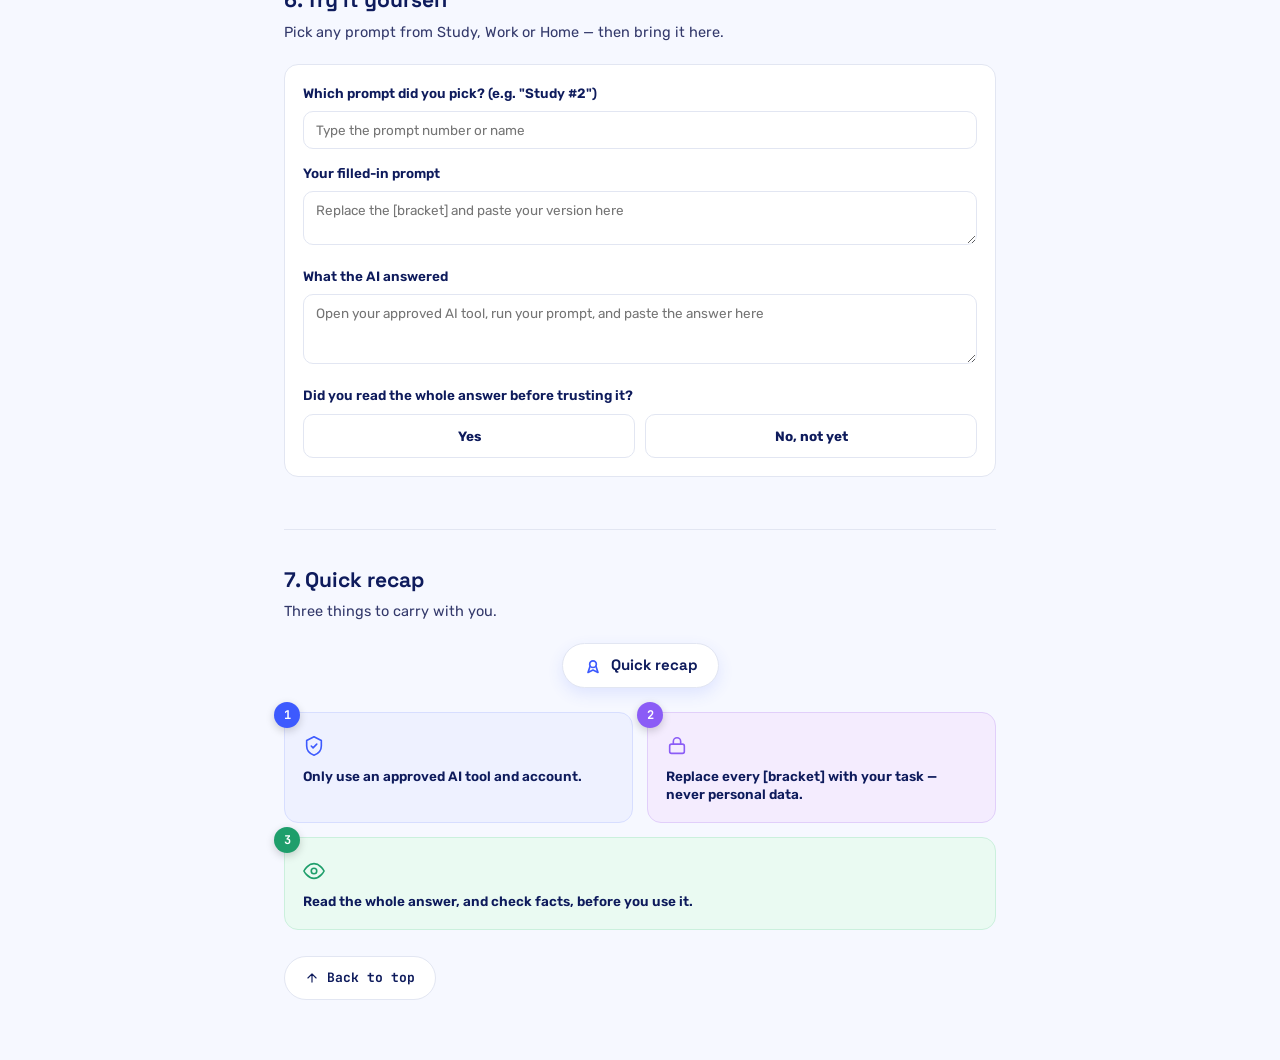
==== commit 6c27c2dd: "Convert slide deck to a single scrollable page Replace the click-through slide navigation (Back/Next" ====
--- a/slides.html
+++ b/slides.html
@@ -3,7 +3,7 @@
 <head>
 <meta charset="UTF-8">
 <meta name="viewport" content="width=device-width, initial-scale=1.0">
-<title>Ten Starter Prompts — Slides</title>
+<title>Ten Starter Prompts</title>
 <link rel="preconnect" href="https://fonts.googleapis.com">
 <link rel="preconnect" href="https://fonts.gstatic.com" crossorigin>
 <link href="https://fonts.googleapis.com/css2?family=Rubik:wght@400;500;600;700&family=Space+Grotesk:wght@600;700&family=JetBrains+Mono:wght@500;600&display=swap" rel="stylesheet">
@@ -24,6 +24,7 @@
     --text-3:#6670A3;
   }
   *{box-sizing:border-box;}
+  html{scroll-behavior:smooth;}
   html,body{margin:0;padding:0;}
   body{
     background:var(--bg);
@@ -37,11 +38,10 @@
     padding:32px 24px 60px;
   }
 
-  /* header, shared across slides */
+  /* header */
   .deck-header{
     padding-bottom:16px;
-    margin-bottom:22px;
-    border-bottom:1px solid var(--border);
+    margin-bottom:8px;
   }
   .eyebrow{
     display:flex;
@@ -72,73 +72,46 @@
     color:var(--text-2);
   }
 
-  /* progress dots */
-  .dots{
+  /* sticky jump-to nav, replaces slide-by-slide paging */
+  .section-nav{
+    position:sticky;
+    top:0;
+    z-index:10;
     display:flex;
-    gap:6px;
-    margin:18px 0 26px;
-  }
-  .dots span{
-    height:6px;
-    flex:1;
+    flex-wrap:wrap;
+    gap:8px;
+    background:var(--bg);
+    padding:14px 0 16px;
+    margin-bottom:8px;
+    border-bottom:1.5px solid var(--border);
+  }
+  .section-nav a{
+    font-family:'JetBrains Mono', monospace;
+    font-size:11.5px;
+    font-weight:700;
+    color:var(--text-3);
+    background:#fff;
+    border:1.5px solid var(--border);
     border-radius:999px;
-    background:var(--border);
-    transition:background .25s ease;
-  }
-  .dots span.done, .dots span.active{background:var(--royal);}
-
-  /* nav */
-  .back-btn{
-    display:none;
-    align-items:center;
-    gap:6px;
-    background:var(--card);
-    border:1px solid var(--border);
-    border-radius:999px;
-    padding:9px 16px;
-    font-family:'JetBrains Mono', monospace;
-    font-size:12.5px;
-    font-weight:600;
-    color:var(--navy);
-    cursor:pointer;
-    margin-bottom:20px;
-  }
-  .back-btn:hover{border-color:var(--royal);color:var(--royal);}
-  .slide.show .back-btn{display:inline-flex;}
-
-  .nav-row{
-    display:flex;
-    justify-content:flex-end;
-    margin-top:26px;
-  }
-  .next-btn{
-    display:inline-flex;
-    align-items:center;
-    gap:8px;
-    background:var(--royal);
-    color:#fff;
-    border:none;
-    border-radius:999px;
-    padding:12px 22px;
-    font-family:'JetBrains Mono', monospace;
-    font-size:13.5px;
-    font-weight:700;
-    cursor:pointer;
-    box-shadow:0 8px 20px rgba(61,90,254,0.3);
-    transition:transform .15s ease, box-shadow .15s ease;
-  }
-  .next-btn:hover{transform:translateY(-2px);box-shadow:0 10px 24px rgba(61,90,254,0.4);}
-
-  /* slides */
-  .slide{display:none;}
-  .slide.show{display:block;animation:fadeUp .35s ease;}
-  @keyframes fadeUp{from{opacity:0;transform:translateY(8px);}to{opacity:1;transform:none;}}
-  .slide h2{
+    padding:7px 13px;
+    text-decoration:none;
+    transition:all .15s ease;
+  }
+  .section-nav a:hover{border-color:var(--royal);color:var(--royal);background:var(--royal-tint);}
+
+  /* page sections (was: slides) */
+  .page-section{
+    padding:34px 0 36px;
+    border-bottom:1px solid var(--border);
+    scroll-margin-top:64px;
+  }
+  .page-section:last-of-type{border-bottom:none;padding-bottom:0;}
+  .page-section h2{
     font-family:'Space Grotesk', sans-serif;
     font-size:21px;
     margin:0 0 6px;
   }
-  .slide .lead{
+  .page-section .lead{
     margin:0 0 20px;
     font-size:14.5px;
     color:var(--text-2);
@@ -191,6 +164,8 @@
     border-radius:16px;
     padding:18px 10px;
     text-align:center;
+    text-decoration:none;
+    display:block;
     transition:transform .2s ease, box-shadow .2s ease;
   }
   .chip-card:hover{transform:translateY(-3px);box-shadow:0 10px 22px rgba(14,27,92,0.1);}
@@ -388,7 +363,7 @@
     display:grid;
     grid-template-columns:1fr 1fr;
     gap:14px;
-    margin-bottom:26px;
+    margin-bottom:8px;
   }
   .recap-card{
     position:relative;
@@ -422,11 +397,7 @@
   .recap-3 .badge-num{background:#1E9E6B;}
   .recap-3 .icon-mini{color:#1E9E6B;}
 
-  @media (max-width:600px){
-    .recap-grid{grid-template-columns:1fr;}
-    .recap-card{grid-column:auto !important;}
-  }
-  .restart-btn{
+  .top-link{
     display:inline-flex;align-items:center;gap:8px;
     background:#fff;
     border:1.5px solid var(--border);
@@ -435,19 +406,25 @@
     font-family:'JetBrains Mono', monospace;
     font-size:13px;font-weight:700;
     color:var(--navy);
-    cursor:pointer;
-  }
-  .restart-btn:hover{border-color:var(--royal);color:var(--royal);}
+    text-decoration:none;
+    margin-top:18px;
+  }
+  .top-link:hover{border-color:var(--royal);color:var(--royal);}
 
   @media (max-width:600px){
     .deck{padding:22px 16px 48px;}
     h1{font-size:23px;}
     .prompt-box{flex-direction:column;}
+    .recap-grid{grid-template-columns:1fr;}
+    .recap-card{grid-column:auto !important;}
+    .chip-grid{grid-template-columns:1fr 1fr 1fr;gap:8px;}
+    .chip-card{padding:12px 6px;}
+    .chip-card small{display:none;}
   }
 </style>
 </head>
 <body>
-<div class="deck">
+<div class="deck" id="top">
 
   <div class="deck-header">
     <div class="eyebrow">
@@ -460,14 +437,18 @@
     <p class="deck-sub">Ten ready-to-use AI prompts for study, work and home — and how to use them safely.</p>
   </div>
 
-  <div class="dots" id="dots"></div>
-
-  <!-- SLIDE 1: CAUTIONS -->
-  <section class="slide" data-slide>
-    <button class="back-btn" type="button" onclick="goTo(current-1)">
-      <svg width="14" height="14" viewBox="0 0 24 24" fill="none" stroke="currentColor" stroke-width="2" stroke-linecap="round" stroke-linejoin="round"><path d="M19 12H5M12 19l-7-7 7-7"/></svg>
-      Back
-    </button>
+  <nav class="section-nav">
+    <a href="#cautions">Before you start</a>
+    <a href="#study">Study</a>
+    <a href="#work">Work</a>
+    <a href="#home">Home</a>
+    <a href="#example">Example</a>
+    <a href="#tryit">Try it</a>
+    <a href="#recap">Recap</a>
+  </nav>
+
+  <!-- CAUTIONS -->
+  <section class="page-section" id="cautions">
     <h2>1. Before you start</h2>
     <p class="lead">Three quick rules — read these before you try any prompt.</p>
 
@@ -504,44 +485,33 @@
     <div class="preview-row">
       <p class="lead-mini">Ten prompts, ready for —</p>
       <div class="chip-grid">
-        <div class="chip-card">
+        <a class="chip-card" href="#study">
           <div class="chip-icon c-study">
             <svg viewBox="0 0 24 24" fill="none" stroke="currentColor" stroke-width="1.75" stroke-linecap="round" stroke-linejoin="round"><path d="M4 19.5A2.5 2.5 0 0 1 6.5 17H20"/><path d="M6.5 2H20v20H6.5A2.5 2.5 0 0 1 4 19.5v-15A2.5 2.5 0 0 1 6.5 2z"/></svg>
           </div>
           <span>Study</span>
           <small>3 prompts</small>
-        </div>
-        <div class="chip-card">
+        </a>
+        <a class="chip-card" href="#work">
           <div class="chip-icon c-work">
             <svg viewBox="0 0 24 24" fill="none" stroke="currentColor" stroke-width="1.75" stroke-linecap="round" stroke-linejoin="round"><rect x="3" y="7" width="18" height="13" rx="2"/><path d="M8 7V5a2 2 0 0 1 2-2h4a2 2 0 0 1 2 2v2"/></svg>
           </div>
           <span>Work</span>
           <small>4 prompts</small>
-        </div>
-        <div class="chip-card">
+        </a>
+        <a class="chip-card" href="#home">
           <div class="chip-icon c-home">
             <svg viewBox="0 0 24 24" fill="none" stroke="currentColor" stroke-width="1.75" stroke-linecap="round" stroke-linejoin="round"><path d="M3 11l9-7 9 7"/><path d="M5 10v9a1 1 0 0 0 1 1h4v-6h4v6h4a1 1 0 0 0 1-1v-9"/></svg>
           </div>
           <span>Home</span>
           <small>3 prompts</small>
-        </div>
-      </div>
-    </div>
-
-    <div class="nav-row">
-      <button class="next-btn" type="button" onclick="goTo(current+1)">
-        Next: see the prompts
-        <svg width="15" height="15" viewBox="0 0 24 24" fill="none" stroke="currentColor" stroke-width="2.5" stroke-linecap="round" stroke-linejoin="round"><path d="M5 12h14M13 5l7 7-7 7"/></svg>
-      </button>
+        </a>
+      </div>
     </div>
   </section>
 
-  <!-- SLIDE 2: STUDY -->
-  <section class="slide" data-slide>
-    <button class="back-btn" type="button" onclick="goTo(current-1)">
-      <svg width="14" height="14" viewBox="0 0 24 24" fill="none" stroke="currentColor" stroke-width="2" stroke-linecap="round" stroke-linejoin="round"><path d="M19 12H5M12 19l-7-7 7-7"/></svg>
-      Back
-    </button>
+  <!-- STUDY -->
+  <section class="page-section" id="study">
     <h2>2. Study — pick a prompt</h2>
     <p class="lead">Use these before class, for revision, or to plan an assignment.</p>
 
@@ -573,21 +543,10 @@
         </div>
       </div>
     </div>
-
-    <div class="nav-row">
-      <button class="next-btn" type="button" onclick="goTo(current+1)">
-        Next: Work prompts
-        <svg width="15" height="15" viewBox="0 0 24 24" fill="none" stroke="currentColor" stroke-width="2.5" stroke-linecap="round" stroke-linejoin="round"><path d="M5 12h14M13 5l7 7-7 7"/></svg>
-      </button>
-    </div>
   </section>
 
-  <!-- SLIDE 3: WORK -->
-  <section class="slide" data-slide>
-    <button class="back-btn" type="button" onclick="goTo(current-1)">
-      <svg width="14" height="14" viewBox="0 0 24 24" fill="none" stroke="currentColor" stroke-width="2" stroke-linecap="round" stroke-linejoin="round"><path d="M19 12H5M12 19l-7-7 7-7"/></svg>
-      Back
-    </button>
+  <!-- WORK -->
+  <section class="page-section" id="work">
     <h2>3. Work — pick a prompt</h2>
     <p class="lead">Use these for reminders, notes, emails and project planning.</p>
 
@@ -626,21 +585,10 @@
         </div>
       </div>
     </div>
-
-    <div class="nav-row">
-      <button class="next-btn" type="button" onclick="goTo(current+1)">
-        Next: Home prompts
-        <svg width="15" height="15" viewBox="0 0 24 24" fill="none" stroke="currentColor" stroke-width="2.5" stroke-linecap="round" stroke-linejoin="round"><path d="M5 12h14M13 5l7 7-7 7"/></svg>
-      </button>
-    </div>
   </section>
 
-  <!-- SLIDE 4: HOME -->
-  <section class="slide" data-slide>
-    <button class="back-btn" type="button" onclick="goTo(current-1)">
-      <svg width="14" height="14" viewBox="0 0 24 24" fill="none" stroke="currentColor" stroke-width="2" stroke-linecap="round" stroke-linejoin="round"><path d="M19 12H5M12 19l-7-7 7-7"/></svg>
-      Back
-    </button>
+  <!-- HOME -->
+  <section class="page-section" id="home">
     <h2>4. Home — pick a prompt</h2>
     <p class="lead">Use these for practice plans, small events, or a quick summary.</p>
 
@@ -672,21 +620,10 @@
         </div>
       </div>
     </div>
-
-    <div class="nav-row">
-      <button class="next-btn" type="button" onclick="goTo(current+1)">
-        Next: see an example
-        <svg width="15" height="15" viewBox="0 0 24 24" fill="none" stroke="currentColor" stroke-width="2.5" stroke-linecap="round" stroke-linejoin="round"><path d="M5 12h14M13 5l7 7-7 7"/></svg>
-      </button>
-    </div>
   </section>
 
-  <!-- SLIDE 5: EXAMPLE -->
-  <section class="slide" data-slide>
-    <button class="back-btn" type="button" onclick="goTo(current-1)">
-      <svg width="14" height="14" viewBox="0 0 24 24" fill="none" stroke="currentColor" stroke-width="2" stroke-linecap="round" stroke-linejoin="round"><path d="M19 12H5M12 19l-7-7 7-7"/></svg>
-      Back
-    </button>
+  <!-- EXAMPLE -->
+  <section class="page-section" id="example">
     <h2>5. See it filled in</h2>
     <p class="lead">Same prompt, before and after the brackets are replaced.</p>
 
@@ -718,21 +655,10 @@
       </div>
       <span style="align-self:center;">This is only an example answer — always read your own AI's response fully and check any fact before you use it.</span>
     </div>
-
-    <div class="nav-row">
-      <button class="next-btn" type="button" onclick="goTo(current+1)">
-        Next: try it yourself
-        <svg width="15" height="15" viewBox="0 0 24 24" fill="none" stroke="currentColor" stroke-width="2.5" stroke-linecap="round" stroke-linejoin="round"><path d="M5 12h14M13 5l7 7-7 7"/></svg>
-      </button>
-    </div>
   </section>
 
-  <!-- SLIDE 6: TRY IT + RECAP -->
-  <section class="slide" data-slide>
-    <button class="back-btn" type="button" onclick="goTo(current-1)">
-      <svg width="14" height="14" viewBox="0 0 24 24" fill="none" stroke="currentColor" stroke-width="2" stroke-linecap="round" stroke-linejoin="round"><path d="M19 12H5M12 19l-7-7 7-7"/></svg>
-      Back
-    </button>
+  <!-- TRY IT -->
+  <section class="page-section" id="tryit">
     <h2>6. Try it yourself</h2>
     <p class="lead">Pick any prompt from Study, Work or Home — then bring it here.</p>
 
@@ -752,21 +678,10 @@
         <div class="toggle-btn" onclick="selectToggle(this)">No, not yet</div>
       </div>
     </div>
-
-    <div class="nav-row">
-      <button class="next-btn" type="button" onclick="goTo(current+1)">
-        Next: quick recap
-        <svg width="15" height="15" viewBox="0 0 24 24" fill="none" stroke="currentColor" stroke-width="2.5" stroke-linecap="round" stroke-linejoin="round"><path d="M5 12h14M13 5l7 7-7 7"/></svg>
-      </button>
-    </div>
   </section>
 
-  <!-- SLIDE 7: RECAP -->
-  <section class="slide" data-slide>
-    <button class="back-btn" type="button" onclick="goTo(current-1)">
-      <svg width="14" height="14" viewBox="0 0 24 24" fill="none" stroke="currentColor" stroke-width="2" stroke-linecap="round" stroke-linejoin="round"><path d="M19 12H5M12 19l-7-7 7-7"/></svg>
-      Back
-    </button>
+  <!-- RECAP -->
+  <section class="page-section" id="recap">
     <h2>7. Quick recap</h2>
     <p class="lead">Three things to carry with you.</p>
 
@@ -793,49 +708,20 @@
       </div>
     </div>
 
-    <div class="nav-row" style="justify-content:flex-start;">
-      <button class="restart-btn" type="button" onclick="goTo(0)">
-        <svg width="14" height="14" viewBox="0 0 24 24" fill="none" stroke="currentColor" stroke-width="2" stroke-linecap="round" stroke-linejoin="round"><path d="M1 4v6h6M23 20v-6h-6"/><path d="M20.49 9A9 9 0 0 0 5.64 5.64L1 10m22 4l-4.64 4.36A9 9 0 0 1 3.51 15"/></svg>
-        Start over
-      </button>
-    </div>
+    <a class="top-link" href="#top">
+      <svg width="14" height="14" viewBox="0 0 24 24" fill="none" stroke="currentColor" stroke-width="2" stroke-linecap="round" stroke-linejoin="round"><path d="M12 19V5M5 12l7-7 7 7"/></svg>
+      Back to top
+    </a>
   </section>
 
 </div>
 
 <script>
-  var slides = document.querySelectorAll('[data-slide]');
-  var dotsWrap = document.getElementById('dots');
-  var current = 0;
-
-  slides.forEach(function(){
-    var dot = document.createElement('span');
-    dotsWrap.appendChild(dot);
-  });
-
-  function goTo(i){
-    if(i < 0 || i >= slides.length) return;
-    slides[current].classList.remove('show');
-    current = i;
-    slides[current].classList.add('show');
-    var dots = dotsWrap.children;
-    for(var d = 0; d < dots.length; d++){
-      dots[d].classList.remove('active','done');
-      if(d < current) dots[d].classList.add('done');
-      if(d === current) dots[d].classList.add('active');
-    }
-    var backBtn = slides[current].querySelector('.back-btn');
-    if(backBtn) backBtn.style.display = current === 0 ? 'none' : 'inline-flex';
-    window.scrollTo({top:0, behavior:'smooth'});
-  }
-
   function selectToggle(el){
     var siblings = el.parentElement.querySelectorAll('.toggle-btn');
     siblings.forEach(function(s){ s.classList.remove('selected'); });
     el.classList.add('selected');
   }
-
-  goTo(0);
 </script>
 </body>
 </html>
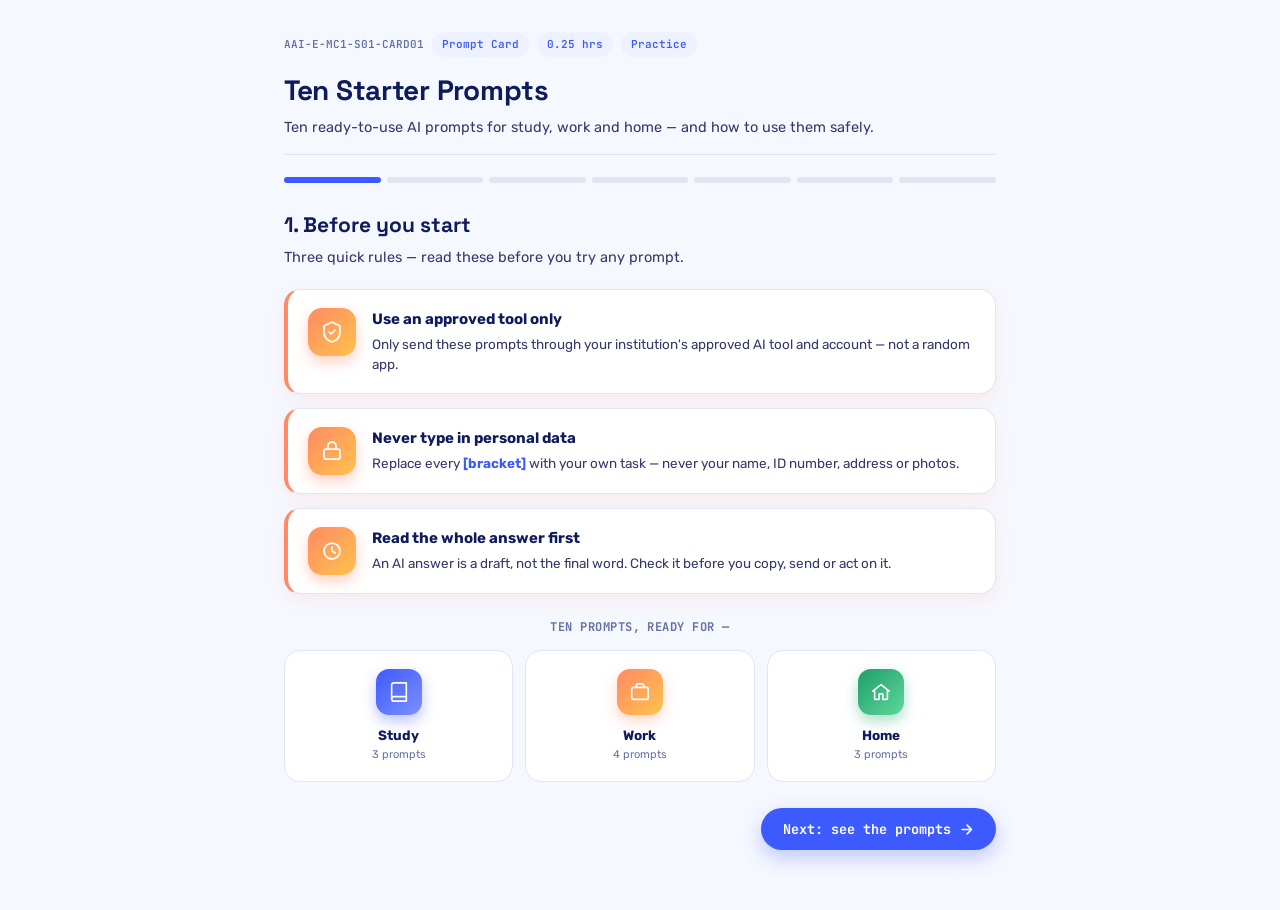
==== commit a31868ca: "Revert "Convert slide deck to a single scrollable page" This reverts commit 6c27c2dd891cda4fb3bee503" ====
--- a/slides.html
+++ b/slides.html
@@ -3,7 +3,7 @@
 <head>
 <meta charset="UTF-8">
 <meta name="viewport" content="width=device-width, initial-scale=1.0">
-<title>Ten Starter Prompts</title>
+<title>Ten Starter Prompts — Slides</title>
 <link rel="preconnect" href="https://fonts.googleapis.com">
 <link rel="preconnect" href="https://fonts.gstatic.com" crossorigin>
 <link href="https://fonts.googleapis.com/css2?family=Rubik:wght@400;500;600;700&family=Space+Grotesk:wght@600;700&family=JetBrains+Mono:wght@500;600&display=swap" rel="stylesheet">
@@ -24,7 +24,6 @@
     --text-3:#6670A3;
   }
   *{box-sizing:border-box;}
-  html{scroll-behavior:smooth;}
   html,body{margin:0;padding:0;}
   body{
     background:var(--bg);
@@ -38,10 +37,11 @@
     padding:32px 24px 60px;
   }
 
-  /* header */
+  /* header, shared across slides */
   .deck-header{
     padding-bottom:16px;
-    margin-bottom:8px;
+    margin-bottom:22px;
+    border-bottom:1px solid var(--border);
   }
   .eyebrow{
     display:flex;
@@ -72,46 +72,73 @@
     color:var(--text-2);
   }
 
-  /* sticky jump-to nav, replaces slide-by-slide paging */
-  .section-nav{
-    position:sticky;
-    top:0;
-    z-index:10;
+  /* progress dots */
+  .dots{
     display:flex;
-    flex-wrap:wrap;
+    gap:6px;
+    margin:18px 0 26px;
+  }
+  .dots span{
+    height:6px;
+    flex:1;
+    border-radius:999px;
+    background:var(--border);
+    transition:background .25s ease;
+  }
+  .dots span.done, .dots span.active{background:var(--royal);}
+
+  /* nav */
+  .back-btn{
+    display:none;
+    align-items:center;
+    gap:6px;
+    background:var(--card);
+    border:1px solid var(--border);
+    border-radius:999px;
+    padding:9px 16px;
+    font-family:'JetBrains Mono', monospace;
+    font-size:12.5px;
+    font-weight:600;
+    color:var(--navy);
+    cursor:pointer;
+    margin-bottom:20px;
+  }
+  .back-btn:hover{border-color:var(--royal);color:var(--royal);}
+  .slide.show .back-btn{display:inline-flex;}
+
+  .nav-row{
+    display:flex;
+    justify-content:flex-end;
+    margin-top:26px;
+  }
+  .next-btn{
+    display:inline-flex;
+    align-items:center;
     gap:8px;
-    background:var(--bg);
-    padding:14px 0 16px;
-    margin-bottom:8px;
-    border-bottom:1.5px solid var(--border);
-  }
-  .section-nav a{
-    font-family:'JetBrains Mono', monospace;
-    font-size:11.5px;
+    background:var(--royal);
+    color:#fff;
+    border:none;
+    border-radius:999px;
+    padding:12px 22px;
+    font-family:'JetBrains Mono', monospace;
+    font-size:13.5px;
     font-weight:700;
-    color:var(--text-3);
-    background:#fff;
-    border:1.5px solid var(--border);
-    border-radius:999px;
-    padding:7px 13px;
-    text-decoration:none;
-    transition:all .15s ease;
-  }
-  .section-nav a:hover{border-color:var(--royal);color:var(--royal);background:var(--royal-tint);}
-
-  /* page sections (was: slides) */
-  .page-section{
-    padding:34px 0 36px;
-    border-bottom:1px solid var(--border);
-    scroll-margin-top:64px;
-  }
-  .page-section:last-of-type{border-bottom:none;padding-bottom:0;}
-  .page-section h2{
+    cursor:pointer;
+    box-shadow:0 8px 20px rgba(61,90,254,0.3);
+    transition:transform .15s ease, box-shadow .15s ease;
+  }
+  .next-btn:hover{transform:translateY(-2px);box-shadow:0 10px 24px rgba(61,90,254,0.4);}
+
+  /* slides */
+  .slide{display:none;}
+  .slide.show{display:block;animation:fadeUp .35s ease;}
+  @keyframes fadeUp{from{opacity:0;transform:translateY(8px);}to{opacity:1;transform:none;}}
+  .slide h2{
     font-family:'Space Grotesk', sans-serif;
     font-size:21px;
     margin:0 0 6px;
   }
-  .page-section .lead{
+  .slide .lead{
     margin:0 0 20px;
     font-size:14.5px;
     color:var(--text-2);
@@ -164,8 +191,6 @@
     border-radius:16px;
     padding:18px 10px;
     text-align:center;
-    text-decoration:none;
-    display:block;
     transition:transform .2s ease, box-shadow .2s ease;
   }
   .chip-card:hover{transform:translateY(-3px);box-shadow:0 10px 22px rgba(14,27,92,0.1);}
@@ -363,7 +388,7 @@
     display:grid;
     grid-template-columns:1fr 1fr;
     gap:14px;
-    margin-bottom:8px;
+    margin-bottom:26px;
   }
   .recap-card{
     position:relative;
@@ -397,7 +422,11 @@
   .recap-3 .badge-num{background:#1E9E6B;}
   .recap-3 .icon-mini{color:#1E9E6B;}
 
-  .top-link{
+  @media (max-width:600px){
+    .recap-grid{grid-template-columns:1fr;}
+    .recap-card{grid-column:auto !important;}
+  }
+  .restart-btn{
     display:inline-flex;align-items:center;gap:8px;
     background:#fff;
     border:1.5px solid var(--border);
@@ -406,25 +435,19 @@
     font-family:'JetBrains Mono', monospace;
     font-size:13px;font-weight:700;
     color:var(--navy);
-    text-decoration:none;
-    margin-top:18px;
-  }
-  .top-link:hover{border-color:var(--royal);color:var(--royal);}
+    cursor:pointer;
+  }
+  .restart-btn:hover{border-color:var(--royal);color:var(--royal);}
 
   @media (max-width:600px){
     .deck{padding:22px 16px 48px;}
     h1{font-size:23px;}
     .prompt-box{flex-direction:column;}
-    .recap-grid{grid-template-columns:1fr;}
-    .recap-card{grid-column:auto !important;}
-    .chip-grid{grid-template-columns:1fr 1fr 1fr;gap:8px;}
-    .chip-card{padding:12px 6px;}
-    .chip-card small{display:none;}
   }
 </style>
 </head>
 <body>
-<div class="deck" id="top">
+<div class="deck">
 
   <div class="deck-header">
     <div class="eyebrow">
@@ -437,18 +460,14 @@
     <p class="deck-sub">Ten ready-to-use AI prompts for study, work and home — and how to use them safely.</p>
   </div>
 
-  <nav class="section-nav">
-    <a href="#cautions">Before you start</a>
-    <a href="#study">Study</a>
-    <a href="#work">Work</a>
-    <a href="#home">Home</a>
-    <a href="#example">Example</a>
-    <a href="#tryit">Try it</a>
-    <a href="#recap">Recap</a>
-  </nav>
-
-  <!-- CAUTIONS -->
-  <section class="page-section" id="cautions">
+  <div class="dots" id="dots"></div>
+
+  <!-- SLIDE 1: CAUTIONS -->
+  <section class="slide" data-slide>
+    <button class="back-btn" type="button" onclick="goTo(current-1)">
+      <svg width="14" height="14" viewBox="0 0 24 24" fill="none" stroke="currentColor" stroke-width="2" stroke-linecap="round" stroke-linejoin="round"><path d="M19 12H5M12 19l-7-7 7-7"/></svg>
+      Back
+    </button>
     <h2>1. Before you start</h2>
     <p class="lead">Three quick rules — read these before you try any prompt.</p>
 
@@ -485,33 +504,44 @@
     <div class="preview-row">
       <p class="lead-mini">Ten prompts, ready for —</p>
       <div class="chip-grid">
-        <a class="chip-card" href="#study">
+        <div class="chip-card">
           <div class="chip-icon c-study">
             <svg viewBox="0 0 24 24" fill="none" stroke="currentColor" stroke-width="1.75" stroke-linecap="round" stroke-linejoin="round"><path d="M4 19.5A2.5 2.5 0 0 1 6.5 17H20"/><path d="M6.5 2H20v20H6.5A2.5 2.5 0 0 1 4 19.5v-15A2.5 2.5 0 0 1 6.5 2z"/></svg>
           </div>
           <span>Study</span>
           <small>3 prompts</small>
-        </a>
-        <a class="chip-card" href="#work">
+        </div>
+        <div class="chip-card">
           <div class="chip-icon c-work">
             <svg viewBox="0 0 24 24" fill="none" stroke="currentColor" stroke-width="1.75" stroke-linecap="round" stroke-linejoin="round"><rect x="3" y="7" width="18" height="13" rx="2"/><path d="M8 7V5a2 2 0 0 1 2-2h4a2 2 0 0 1 2 2v2"/></svg>
           </div>
           <span>Work</span>
           <small>4 prompts</small>
-        </a>
-        <a class="chip-card" href="#home">
+        </div>
+        <div class="chip-card">
           <div class="chip-icon c-home">
             <svg viewBox="0 0 24 24" fill="none" stroke="currentColor" stroke-width="1.75" stroke-linecap="round" stroke-linejoin="round"><path d="M3 11l9-7 9 7"/><path d="M5 10v9a1 1 0 0 0 1 1h4v-6h4v6h4a1 1 0 0 0 1-1v-9"/></svg>
           </div>
           <span>Home</span>
           <small>3 prompts</small>
-        </a>
-      </div>
+        </div>
+      </div>
+    </div>
+
+    <div class="nav-row">
+      <button class="next-btn" type="button" onclick="goTo(current+1)">
+        Next: see the prompts
+        <svg width="15" height="15" viewBox="0 0 24 24" fill="none" stroke="currentColor" stroke-width="2.5" stroke-linecap="round" stroke-linejoin="round"><path d="M5 12h14M13 5l7 7-7 7"/></svg>
+      </button>
     </div>
   </section>
 
-  <!-- STUDY -->
-  <section class="page-section" id="study">
+  <!-- SLIDE 2: STUDY -->
+  <section class="slide" data-slide>
+    <button class="back-btn" type="button" onclick="goTo(current-1)">
+      <svg width="14" height="14" viewBox="0 0 24 24" fill="none" stroke="currentColor" stroke-width="2" stroke-linecap="round" stroke-linejoin="round"><path d="M19 12H5M12 19l-7-7 7-7"/></svg>
+      Back
+    </button>
     <h2>2. Study — pick a prompt</h2>
     <p class="lead">Use these before class, for revision, or to plan an assignment.</p>
 
@@ -543,10 +573,21 @@
         </div>
       </div>
     </div>
+
+    <div class="nav-row">
+      <button class="next-btn" type="button" onclick="goTo(current+1)">
+        Next: Work prompts
+        <svg width="15" height="15" viewBox="0 0 24 24" fill="none" stroke="currentColor" stroke-width="2.5" stroke-linecap="round" stroke-linejoin="round"><path d="M5 12h14M13 5l7 7-7 7"/></svg>
+      </button>
+    </div>
   </section>
 
-  <!-- WORK -->
-  <section class="page-section" id="work">
+  <!-- SLIDE 3: WORK -->
+  <section class="slide" data-slide>
+    <button class="back-btn" type="button" onclick="goTo(current-1)">
+      <svg width="14" height="14" viewBox="0 0 24 24" fill="none" stroke="currentColor" stroke-width="2" stroke-linecap="round" stroke-linejoin="round"><path d="M19 12H5M12 19l-7-7 7-7"/></svg>
+      Back
+    </button>
     <h2>3. Work — pick a prompt</h2>
     <p class="lead">Use these for reminders, notes, emails and project planning.</p>
 
@@ -585,10 +626,21 @@
         </div>
       </div>
     </div>
+
+    <div class="nav-row">
+      <button class="next-btn" type="button" onclick="goTo(current+1)">
+        Next: Home prompts
+        <svg width="15" height="15" viewBox="0 0 24 24" fill="none" stroke="currentColor" stroke-width="2.5" stroke-linecap="round" stroke-linejoin="round"><path d="M5 12h14M13 5l7 7-7 7"/></svg>
+      </button>
+    </div>
   </section>
 
-  <!-- HOME -->
-  <section class="page-section" id="home">
+  <!-- SLIDE 4: HOME -->
+  <section class="slide" data-slide>
+    <button class="back-btn" type="button" onclick="goTo(current-1)">
+      <svg width="14" height="14" viewBox="0 0 24 24" fill="none" stroke="currentColor" stroke-width="2" stroke-linecap="round" stroke-linejoin="round"><path d="M19 12H5M12 19l-7-7 7-7"/></svg>
+      Back
+    </button>
     <h2>4. Home — pick a prompt</h2>
     <p class="lead">Use these for practice plans, small events, or a quick summary.</p>
 
@@ -620,10 +672,21 @@
         </div>
       </div>
     </div>
+
+    <div class="nav-row">
+      <button class="next-btn" type="button" onclick="goTo(current+1)">
+        Next: see an example
+        <svg width="15" height="15" viewBox="0 0 24 24" fill="none" stroke="currentColor" stroke-width="2.5" stroke-linecap="round" stroke-linejoin="round"><path d="M5 12h14M13 5l7 7-7 7"/></svg>
+      </button>
+    </div>
   </section>
 
-  <!-- EXAMPLE -->
-  <section class="page-section" id="example">
+  <!-- SLIDE 5: EXAMPLE -->
+  <section class="slide" data-slide>
+    <button class="back-btn" type="button" onclick="goTo(current-1)">
+      <svg width="14" height="14" viewBox="0 0 24 24" fill="none" stroke="currentColor" stroke-width="2" stroke-linecap="round" stroke-linejoin="round"><path d="M19 12H5M12 19l-7-7 7-7"/></svg>
+      Back
+    </button>
     <h2>5. See it filled in</h2>
     <p class="lead">Same prompt, before and after the brackets are replaced.</p>
 
@@ -655,10 +718,21 @@
       </div>
       <span style="align-self:center;">This is only an example answer — always read your own AI's response fully and check any fact before you use it.</span>
     </div>
+
+    <div class="nav-row">
+      <button class="next-btn" type="button" onclick="goTo(current+1)">
+        Next: try it yourself
+        <svg width="15" height="15" viewBox="0 0 24 24" fill="none" stroke="currentColor" stroke-width="2.5" stroke-linecap="round" stroke-linejoin="round"><path d="M5 12h14M13 5l7 7-7 7"/></svg>
+      </button>
+    </div>
   </section>
 
-  <!-- TRY IT -->
-  <section class="page-section" id="tryit">
+  <!-- SLIDE 6: TRY IT + RECAP -->
+  <section class="slide" data-slide>
+    <button class="back-btn" type="button" onclick="goTo(current-1)">
+      <svg width="14" height="14" viewBox="0 0 24 24" fill="none" stroke="currentColor" stroke-width="2" stroke-linecap="round" stroke-linejoin="round"><path d="M19 12H5M12 19l-7-7 7-7"/></svg>
+      Back
+    </button>
     <h2>6. Try it yourself</h2>
     <p class="lead">Pick any prompt from Study, Work or Home — then bring it here.</p>
 
@@ -678,10 +752,21 @@
         <div class="toggle-btn" onclick="selectToggle(this)">No, not yet</div>
       </div>
     </div>
+
+    <div class="nav-row">
+      <button class="next-btn" type="button" onclick="goTo(current+1)">
+        Next: quick recap
+        <svg width="15" height="15" viewBox="0 0 24 24" fill="none" stroke="currentColor" stroke-width="2.5" stroke-linecap="round" stroke-linejoin="round"><path d="M5 12h14M13 5l7 7-7 7"/></svg>
+      </button>
+    </div>
   </section>
 
-  <!-- RECAP -->
-  <section class="page-section" id="recap">
+  <!-- SLIDE 7: RECAP -->
+  <section class="slide" data-slide>
+    <button class="back-btn" type="button" onclick="goTo(current-1)">
+      <svg width="14" height="14" viewBox="0 0 24 24" fill="none" stroke="currentColor" stroke-width="2" stroke-linecap="round" stroke-linejoin="round"><path d="M19 12H5M12 19l-7-7 7-7"/></svg>
+      Back
+    </button>
     <h2>7. Quick recap</h2>
     <p class="lead">Three things to carry with you.</p>
 
@@ -708,20 +793,49 @@
       </div>
     </div>
 
-    <a class="top-link" href="#top">
-      <svg width="14" height="14" viewBox="0 0 24 24" fill="none" stroke="currentColor" stroke-width="2" stroke-linecap="round" stroke-linejoin="round"><path d="M12 19V5M5 12l7-7 7 7"/></svg>
-      Back to top
-    </a>
+    <div class="nav-row" style="justify-content:flex-start;">
+      <button class="restart-btn" type="button" onclick="goTo(0)">
+        <svg width="14" height="14" viewBox="0 0 24 24" fill="none" stroke="currentColor" stroke-width="2" stroke-linecap="round" stroke-linejoin="round"><path d="M1 4v6h6M23 20v-6h-6"/><path d="M20.49 9A9 9 0 0 0 5.64 5.64L1 10m22 4l-4.64 4.36A9 9 0 0 1 3.51 15"/></svg>
+        Start over
+      </button>
+    </div>
   </section>
 
 </div>
 
 <script>
+  var slides = document.querySelectorAll('[data-slide]');
+  var dotsWrap = document.getElementById('dots');
+  var current = 0;
+
+  slides.forEach(function(){
+    var dot = document.createElement('span');
+    dotsWrap.appendChild(dot);
+  });
+
+  function goTo(i){
+    if(i < 0 || i >= slides.length) return;
+    slides[current].classList.remove('show');
+    current = i;
+    slides[current].classList.add('show');
+    var dots = dotsWrap.children;
+    for(var d = 0; d < dots.length; d++){
+      dots[d].classList.remove('active','done');
+      if(d < current) dots[d].classList.add('done');
+      if(d === current) dots[d].classList.add('active');
+    }
+    var backBtn = slides[current].querySelector('.back-btn');
+    if(backBtn) backBtn.style.display = current === 0 ? 'none' : 'inline-flex';
+    window.scrollTo({top:0, behavior:'smooth'});
+  }
+
   function selectToggle(el){
     var siblings = el.parentElement.querySelectorAll('.toggle-btn');
     siblings.forEach(function(s){ s.classList.remove('selected'); });
     el.classList.add('selected');
   }
+
+  goTo(0);
 </script>
 </body>
 </html>
